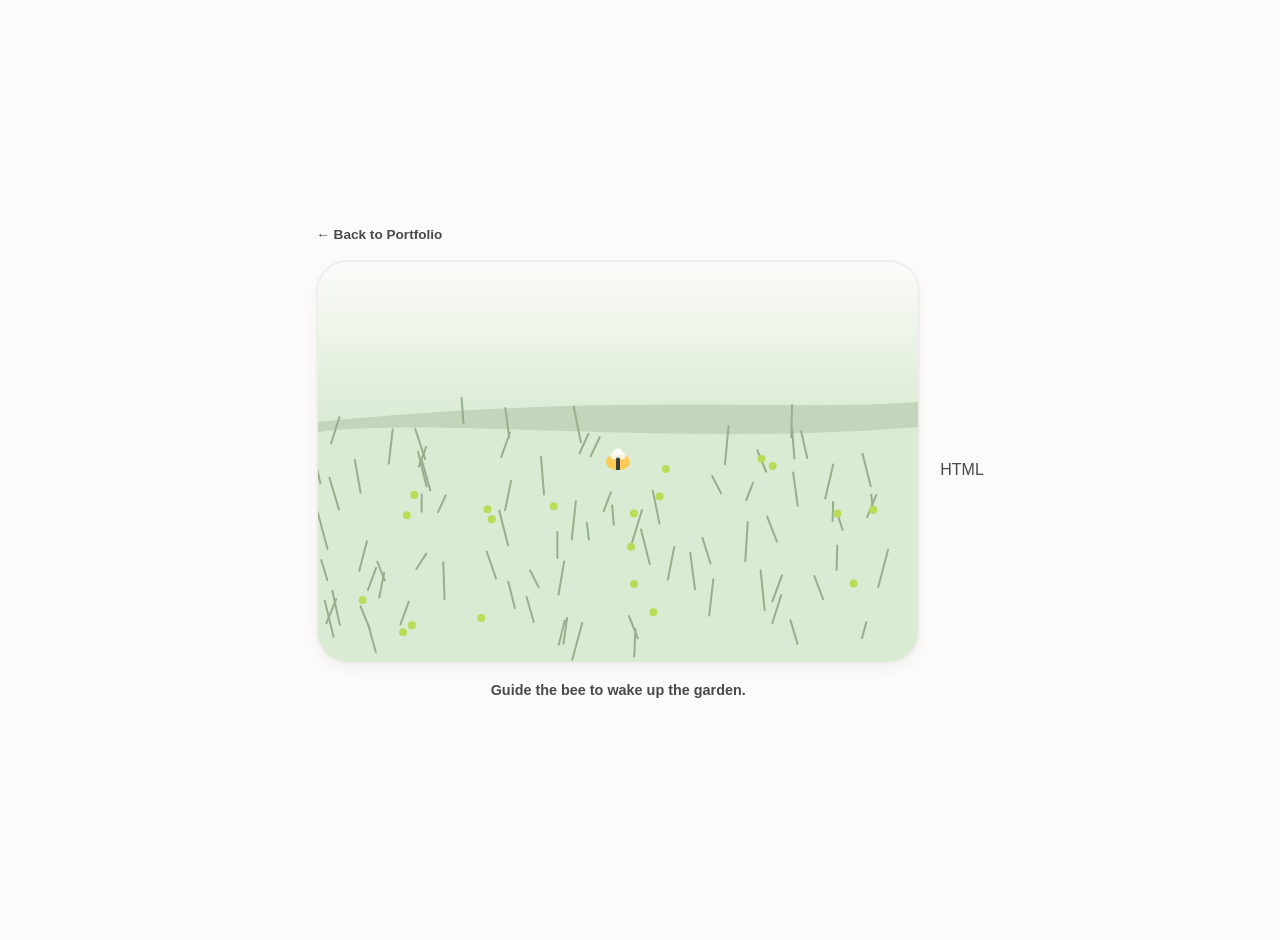
==== garden.html @ 509797b3 "Refactor landscape drawing and color management" ====
<!DOCTYPE html>
<html lang="en">
<head>
    <meta charset="UTF-8">
    <meta http-equiv="Content-Security-Policy" content="default-src 'self'; script-src 'self' 'unsafe-inline'; style-src 'self' 'unsafe-inline';">
    <meta name="viewport" content="width=device-width, initial-scale=1.0">
    <title>Pollinator Garden | Creative Lab</title>
    <link rel="stylesheet" href="css/style.css">
<style>
    .game-wrapper {
        display: flex;
        flex-direction: column;
        align-items: center;
        justify-content: center;
        height: 85vh;
        padding: 20px;
    }
    canvas {
        background-color: #fcfbf9; /* Default Morning */
        transition: background-color 4s ease-in-out; /* Smooth time-of-day transitions */
        border-radius: 32px;
        box-shadow: 0 6px 16px rgba(0,0,0,0.04);
        border: 2px solid rgba(0,0,0,0.05);
        cursor: none; 
        touch-action: none; 
    }
    .instructions {
        margin-top: 1rem;
        color: #4a4a4a;
        font-size: 0.9rem;
        font-weight: bold;
        text-align: center;
        transition: color 4s ease;
    }
</style>
</head>
<body>
    <main class="game-wrapper">
        <a href="index.html" class="link" style="align-self: flex-start; margin-bottom: 1rem; max-width: 600px; width: 100%;">← Back to Portfolio</a>
        <canvas id="gardenCanvas" width="600" height="400"></canvas>
        <p class="instructions">Guide the bee to wake up the garden.</p>
    </main>

    HTML

<script>
    const canvas = document.getElementById('gardenCanvas');
    const ctx = canvas.getContext('2d');
    const instructions = document.querySelector('.instructions');

    // Establish the horizon line at 40% down the canvas
    const horizonY = canvas.height * 0.4;

    const mouse = { x: canvas.width / 2, y: canvas.height / 2 };
    let cycle = 0; 
    
    // --- The Landscape Engine (Layered Prairie) ---
    const grassBlades = [];
    for (let i = 0; i < 80; i++) {
        grassBlades.push({
            x: Math.random() * canvas.width,
            // Grass grows from the horizon down to the bottom
            y: horizonY + Math.random() * (canvas.height - horizonY),
            height: 15 + Math.random() * 25,
            swaySpeed: 0.001 + Math.random() * 0.001,
            swayOffset: Math.random() * Math.PI * 2
        });
    }

    // Color Palettes for Time of Day
    const palettes = {
        morning: {
            skyTop: [252, 251, 249], // Warm white
            skyBottom: [218, 235, 211], // Soft hazy green at horizon
            hillDistant: [194, 214, 188], // Lighter, hazier
            hillNear: [173, 196, 166], // Slightly darker
            field: [218, 235, 211], // Main ground color
            grass: [150, 175, 140] // Detail color
        },
        goldenHour: {
            skyTop: [255, 243, 224], // Warm orange-white
            skyBottom: [255, 224, 178], // Golden horizon
            hillDistant: [230, 206, 165], 
            hillNear: [214, 190, 147],
            field: [232, 213, 181], // Warm wheat
            grass: [194, 174, 140]
        },
        dusk: {
            skyTop: [44, 62, 80], // Deep blue
            skyBottom: [232, 126, 120], // Sunset pink/salmon at horizon
            hillDistant: [52, 73, 94], // Dark blue-grey
            hillNear: [44, 62, 80], // Darker silhouette
            field: [26, 37, 47], // Deep night ground
            grass: [44, 62, 80]
        }
    };

    let currentPalette = { ...palettes.morning };
    let targetPalette = { ...palettes.morning };

    // Helper to interpolate between two RGB arrays
    function lerpColor(current, target, speed) {
        current[0] += (target[0] - current[0]) * speed;
        current[1] += (target[1] - current[1]) * speed;
        current[2] += (target[2] - current[2]) * speed;
        return `rgb(${Math.round(current[0])}, ${Math.round(current[1])}, ${Math.round(current[2])})`;
    }

    function updateLandscapeColors() {
        const speed = 0.02;
        const colors = {};
        for (const key in currentPalette) {
            colors[key] = lerpColor(currentPalette[key], targetPalette[key], speed);
        }
        return colors;
    }

    function drawScene() {
        const colors = updateLandscapeColors();
        
        // 1. Sky Gradient
        const skyGrad = ctx.createLinearGradient(0, 0, 0, horizonY);
        skyGrad.addColorStop(0, colors.skyTop);
        skyGrad.addColorStop(1, colors.skyBottom);
        ctx.fillStyle = skyGrad;
        ctx.fillRect(0, 0, canvas.width, horizonY);

        // 2. Distant Hill (Hazier, flatter)
        ctx.fillStyle = colors.hillDistant;
        ctx.beginPath();
        ctx.moveTo(0, horizonY);
        ctx.bezierCurveTo(canvas.width * 0.5, horizonY - 30, canvas.width * 0.8, horizonY - 10, canvas.width, horizonY - 20);
        ctx.lineTo(canvas.width, canvas.height);
        ctx.lineTo(0, canvas.height);
        ctx.fill();

        // 3. Near Hill (Main prairie field)
        ctx.fillStyle = colors.field;
        ctx.beginPath();
        ctx.moveTo(0, horizonY + 10);
        ctx.bezierCurveTo(canvas.width * 0.2, horizonY - 5, canvas.width * 0.6, horizonY + 25, canvas.width, horizonY + 5);
        ctx.lineTo(canvas.width, canvas.height);
        ctx.lineTo(0, canvas.height);
        ctx.fill();

        // 4. Foreground Grass Details
        ctx.strokeStyle = colors.grass;
        ctx.lineWidth = 2;
        ctx.lineCap = 'round';
        grassBlades.forEach(blade => {
            const sway = Math.sin(Date.now() * blade.swaySpeed + blade.swayOffset) * 10;
            ctx.beginPath();
            // Draw from the blade's base Y position upwards
            ctx.moveTo(blade.x, blade.y);
            ctx.quadraticCurveTo(blade.x + sway / 2, blade.y - blade.height / 2, blade.x + sway, blade.y - blade.height);
            ctx.stroke();
        });
    }

    // --- The Pollinator (Bee or Luna Moth) ---
    class Pollinator {
        constructor() {
            this.x = canvas.width / 2;
            this.y = canvas.height / 2;
            this.easing = 0.04; 
        }
        update() {
            this.x += (mouse.x - this.x) * this.easing;
            this.y += (mouse.y - this.y) * this.easing;
        }
        draw() {
            ctx.save();
            ctx.translate(this.x, this.y);
            const dx = mouse.x - this.x;
            ctx.rotate(dx * 0.005);

            if (cycle < 2) {
                // Bee
                ctx.fillStyle = '#feca57'; ctx.beginPath(); ctx.ellipse(0, 0, 12, 8, 0, 0, Math.PI * 2); ctx.fill();
                ctx.fillStyle = '#3a3f3a'; ctx.fillRect(-2, -8, 4, 16);
                const flap = Math.sin(Date.now() * 0.05) * 3;
                ctx.fillStyle = 'rgba(255, 255, 255, 0.8)';
                ctx.beginPath(); ctx.ellipse(-2, -8, 4, 6 + flap, Math.PI / 4, 0, Math.PI * 2); ctx.fill();
                ctx.beginPath(); ctx.ellipse(2, -8, 4, 6 + flap, -Math.PI / 4, 0, Math.PI * 2); ctx.fill();
            } else {
                // Luna Moth
                const flap = Math.sin(Date.now() * 0.03) * 5; 
                ctx.fillStyle = '#fdfcf0'; ctx.beginPath(); ctx.ellipse(0, 0, 6, 12, 0, 0, Math.PI * 2); ctx.fill();
                ctx.fillStyle = 'rgba(186, 220, 88, 0.85)'; 
                ctx.beginPath(); ctx.ellipse(-8, -2, 12, 16 + flap, Math.PI / 6, 0, Math.PI * 2); ctx.fill();
                ctx.beginPath(); ctx.ellipse(8, -2, 12, 16 + flap, -Math.PI / 6, 0, Math.PI * 2); ctx.fill();
                ctx.beginPath(); ctx.ellipse(-6, 10, 8, 18 - flap, -Math.PI / 8, 0, Math.PI * 2); ctx.fill();
                ctx.beginPath(); ctx.ellipse(6, 10, 8, 18 - flap, Math.PI / 8, 0, Math.PI * 2); ctx.fill();
            }
            ctx.restore();
        }
    }

    // --- Ambient Fireflies (Night Only) ---
    class Firefly {
        constructor() {
            this.x = Math.random() * canvas.width;
            this.y = Math.random() * canvas.height;
            this.vx = (Math.random() - 0.5) * 0.5;
            this.vy = (Math.random() - 0.5) * 0.5;
            this.offset = Math.random() * 100;
        }
        update() {
            this.x += this.vx; this.y += this.vy;
            if (this.x < 0 || this.x > canvas.width) this.vx *= -1;
            if (this.y < 0 || this.y > canvas.height) this.vy *= -1;
        }
        draw() {
            const glow = (Math.sin(Date.now() * 0.002 + this.offset) + 1) / 2;
            ctx.fillStyle = `rgba(241, 196, 15, ${glow * 0.8})`;
            ctx.beginPath(); ctx.arc(this.x, this.y, 2 + glow * 2, 0, Math.PI * 2); ctx.fill();
        }
    }

    // --- The Native Flora ---
    class NativeFlower {
        constructor() { this.reset(); }
        reset() {
            this.x = 20 + Math.random() * (canvas.width - 40);
            // **FIXED PLACEMENT:** Only spawn below the horizon line with a buffer
            this.y = horizonY + 20 + Math.random() * (canvas.height - horizonY - 40);
            this.state = 'bud';
            this.bloomScale = 0;
            const species = ['susan', 'coneflower', 'aster'];
            this.type = species[Math.floor(Math.random() * species.length)];
        }
        draw() {
            // Colors updated to match the new palettes
            let budColor, petalColor, centerColor;
            if (cycle === 0) { budColor='#badc58'; petalColor={susan:'#f1c40f',cone:'#D980FA',aster:'#9b59b6'}; centerColor='#2d3436'; }
            else if (cycle === 1) { budColor='#c0b869'; petalColor={susan:'#e1b12c',cone:'#c27ba0',aster:'#8e44ad'}; centerColor='#4a3f35'; }
            else { budColor='#5f6e46'; petalColor={susan:'#b08f0a',cone:'#8e54a3',aster:'#643975'}; centerColor='#1a1a2e'; }

            if (this.state === 'bud') {
                ctx.fillStyle = budColor;
                ctx.beginPath(); ctx.arc(this.x, this.y, 4, 0, Math.PI * 2); ctx.fill();
            } else if (this.state === 'bloom') {
                if (this.bloomScale < 1) this.bloomScale += 0.03;
                ctx.save();
                ctx.translate(this.x, this.y);
                ctx.scale(this.bloomScale, this.bloomScale);

                if (this.type === 'susan') {
                    ctx.fillStyle = petalColor.susan;
                    for (let i=0; i<12; i++) { ctx.rotate((Math.PI*2)/12); ctx.beginPath(); ctx.ellipse(10,0,8,3,0,0,Math.PI*2); ctx.fill(); }
                    ctx.fillStyle = centerColor; ctx.beginPath(); ctx.arc(0,0,6,0,Math.PI*2); ctx.fill();
                } else if (this.type === 'coneflower') {
                    ctx.fillStyle = petalColor.cone;
                    for (let i=0; i<10; i++) { ctx.rotate((Math.PI*2)/10); ctx.beginPath(); ctx.ellipse(12,4,10,3,Math.PI/8,0,Math.PI*2); ctx.fill(); }
                    ctx.fillStyle = '#e67e22'; ctx.beginPath(); ctx.arc(0,0,7,0,Math.PI*2); ctx.fill();
                } else if (this.type === 'aster') {
                    ctx.fillStyle = petalColor.aster;
                    for (let i=0; i<20; i++) { ctx.rotate((Math.PI*2)/20); ctx.beginPath(); ctx.ellipse(10,0,9,2,0,0,Math.PI*2); ctx.fill(); }
                    ctx.fillStyle = '#f1c40f'; ctx.beginPath(); ctx.arc(0,0,5,0,Math.PI*2); ctx.fill();
                }
                ctx.restore();
            }
        }
    }

    // --- Game Initialization & Loop ---
    const pollinator = new Pollinator();
    const garden = [];
    const fireflies = [];
    let resetTimer = null;

    for (let i = 0; i < 20; i++) garden.push(new NativeFlower());
    for (let i = 0; i < 15; i++) fireflies.push(new Firefly()); 

    function updateMouse(e) {
        const rect = canvas.getBoundingClientRect();
        mouse.x = (e.clientX || e.touches[0].clientX) - rect.left;
        mouse.y = (e.clientY || e.touches[0].clientY) - rect.top;
    }
    canvas.addEventListener('mousemove', updateMouse);
    canvas.addEventListener('touchmove', (e) => { e.preventDefault(); updateMouse(e); });

    function advanceTimeOfDay() {
        cycle++;
        if (cycle === 1) {
            targetPalette = { ...palettes.goldenHour };
            instructions.innerText = "The afternoon sun brings out new blooms.";
            // Removed canvas.style.backgroundColor change as it's now handled by drawScene()
        } else if (cycle === 2) {
            targetPalette = { ...palettes.dusk };
            instructions.style.color = '#fcfbf9'; 
            instructions.innerText = "The Luna Moth takes the night shift.";
        } else if (cycle > 2) {
            instructions.innerText = "The ecosystem is at rest. Thanks for visiting.";
        }
    }

    function animate() {
        ctx.clearRect(0, 0, canvas.width, canvas.height);
        
        // 1. Draw the new layered background
        drawScene();

        let bloomedCount = 0;

        // 2. Draw Fireflies (Night Only)
        if (cycle >= 2) {
            fireflies.forEach(f => { f.update(); f.draw(); });
        }

        // 3. Draw Garden (Now correctly placed below horizon)
        garden.forEach(flower => {
            if (flower.state === 'bud' && cycle <= 2) {
                const dist = Math.hypot(pollinator.x - flower.x, pollinator.y - flower.y);
                if (dist < 30) flower.state = 'bloom';
            } else if (flower.state === 'bloom') {
                bloomedCount++;
            }
            flower.draw();
        });

        // Time Progression Logic
        if (bloomedCount === garden.length && !resetTimer && cycle <= 2) {
            resetTimer = setTimeout(() => {
                advanceTimeOfDay();
                if (cycle <= 2) {
                    garden.forEach(flower => flower.reset());
                }
                resetTimer = null;
            }, 5000); 
        }

        // 4. Draw Pollinator on top
        pollinator.update();
        pollinator.draw();

        requestAnimationFrame(animate);
    }

    animate();
</script>
---- css/style.css ----
:root {
    --bg-color: #fcfbf9; /* A warm, cozy off-white */
    --box-bg: #ffffff;
    --text-main: #4a4a4a; /* Softer than stark black */
    --accent-hero: #3a3f3a; /* Earthy charcoal for the main box */
    --radius: 32px; /* Extra rounded, "cuter" corners */
}

body { 
    font-family: ui-rounded, 'Hiragino Maru Gothic ProN', -apple-system, BlinkMacSystemFont, "Segoe UI", Roboto, sans-serif; /* Prioritizes rounded fonts if available */
    background-color: var(--bg-color); 
    color: var(--text-main);
    margin: 0; 
    display: flex; 
    justify-content: center; 
    align-items: center; 
    min-height: 100vh;
    padding: 20px;
}

.bento-container {
    display: grid;
    grid-template-columns: repeat(4, 1fr);
    grid-template-rows: repeat(2, 160px); /* Shorter boxes for a compact look */
    gap: 1rem; /* Tighter spacing between boxes */
    max-width: 850px; /* Slimmer overall container */
    width: 100%;
}

.box {
    background: var(--box-bg);
    padding: 1.5rem;
    border-radius: var(--radius);
    box-shadow: 0 6px 16px rgba(0,0,0,0.04); /* Softer, floaty shadow */
    border: 1px solid rgba(0,0,0,0.03);
    transition: transform 0.2s ease, box-shadow 0.2s ease;
}

/* Add a subtle "lift" effect when you hover over the boxes */
.box:hover {
    transform: translateY(-3px);
    box-shadow: 0 8px 20px rgba(0,0,0,0.06);
}

/* Typography Scaling */
h1, h2, h3 { margin-top: 0; margin-bottom: 0.5rem; }
h1 { font-size: 1.4rem; } /* Smaller hero name */
h2 { font-size: 1.1rem; }
p, li, a { font-size: 0.85rem; line-height: 1.4; } /* Smaller, neater body text */
ul { padding-left: 1.2rem; margin-bottom: 0; }

/* Bento Box Specifics & Cute Colors */
.about {
    grid-column: span 2;
    grid-row: span 2;
    background: var(--accent-hero);
    color: #f9f9f9;
    display: flex;
    flex-direction: column;
    justify-content: center;
}

.about .location { opacity: 0.8; margin-top: auto; }

.now {
    grid-column: span 2;
    background: #fffdf5; /* Very pale, warm cream */
}

.professional {
    grid-column: span 1;
    background: #f2f7f4; /* Soft sage green for sustainability */
}

.personal {
    grid-column: span 1;
    background: #f5f3fa; /* Soft lavender for creative work */
}

.contact {
    grid-column: span 2;
}

.socials {
    display: flex;
    gap: 1rem;
    margin-top: 0.5rem;
}

.socials a, .link {
    color: var(--text-main);
    font-weight: bold;
    text-decoration: none;
}

/* Mobile Responsive */
@media (max-width: 768px) {
    .bento-container {
        grid-template-columns: 1fr;
        grid-template-rows: auto; /* Let boxes size to their content on mobile */
    }
    .about, .now, .professional, .personal, .contact {
        grid-column: span 1;
    }
}

/* --- Projects Page Bento Layout --- */

.nav-box {
    grid-column: span 4; /* Spans the whole top row */
    background: var(--bg-color); /* Blends into the background */
    box-shadow: none;
    border: none;
    padding-bottom: 0;
}

.nav-box h1 {
    font-size: 1.8rem;
    margin-top: 0.5rem;
    color: var(--accent-hero);
}

.tpm-work {
    grid-column: span 2;
    grid-row: span 2;
    background: #ffffff;
    border-top: 4px solid var(--accent-mastercard); /* Subtle nod to your TPM role */
}

.consulting {
    grid-column: span 2;
    background: #f2f7f4; /* Matches the sage green from the home page */
}

.analytics {
    grid-column: span 2;
    background: #fdfcf9; /* Very warm white */
}

/* Tag styling for the project boxes */
.tag {
    display: inline-block;
    margin-top: auto;
    font-size: 0.7rem;
    text-transform: uppercase;
    letter-spacing: 0.05rem;
    padding: 4px 8px;
    background: rgba(0,0,0,0.05);
    border-radius: 12px;
    font-weight: bold;
}
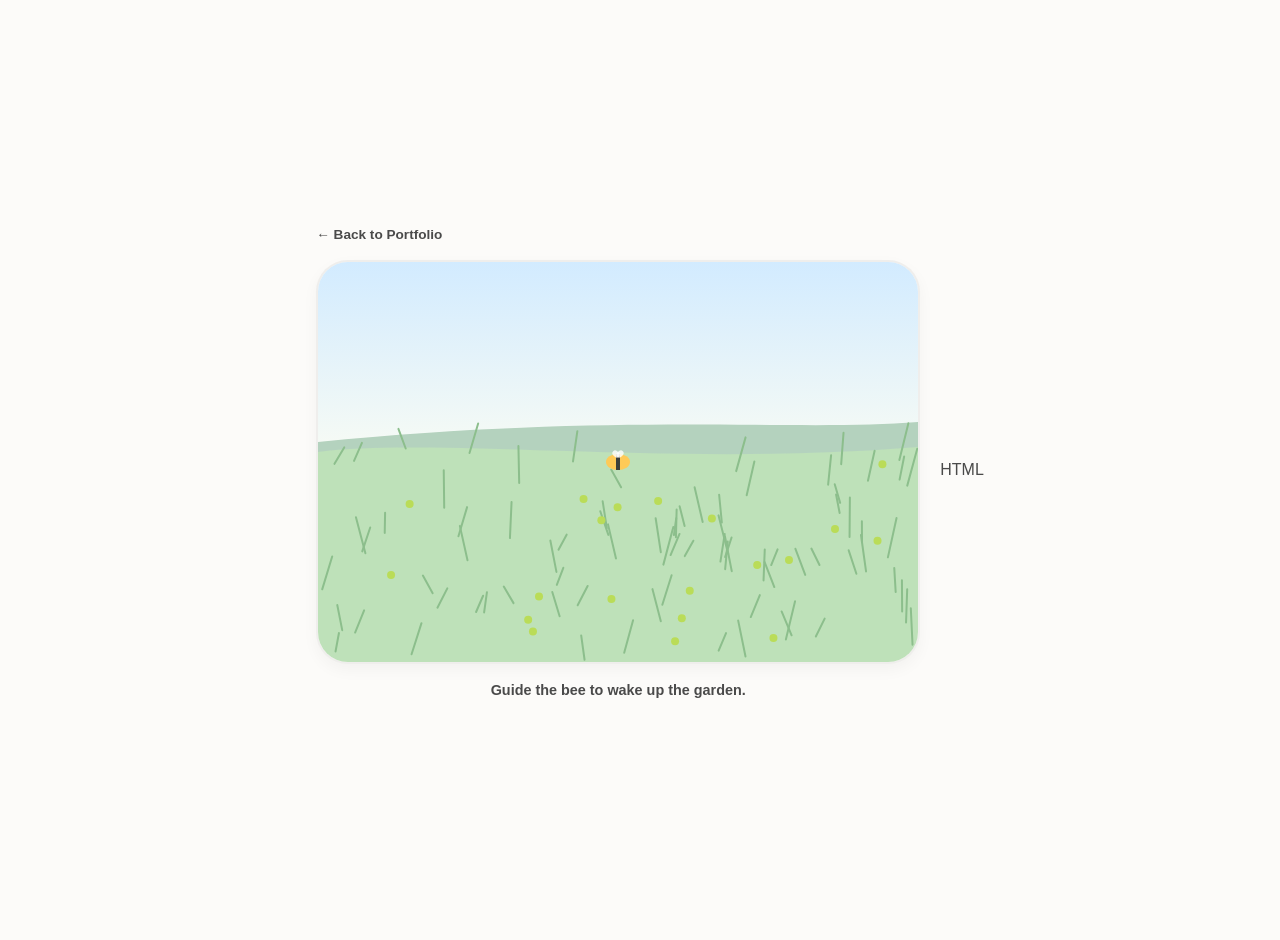
==== commit 5fac0844: "Refactor seasonal landscape and flower logic Updated seasonal palettes and adjusted landscape render" ====
--- a/garden.html
+++ b/garden.html
@@ -48,18 +48,15 @@
     const ctx = canvas.getContext('2d');
     const instructions = document.querySelector('.instructions');
 
-    // Establish the horizon line at 40% down the canvas
-    const horizonY = canvas.height * 0.4;
-
+    const horizonY = canvas.height * 0.45;
     const mouse = { x: canvas.width / 2, y: canvas.height / 2 };
-    let cycle = 0; 
+    let cycle = 0; // 0: Spring, 1: Summer, 2: Fall, 3: Night
     
-    // --- The Landscape Engine (Layered Prairie) ---
+    // --- The Landscape Engine ---
     const grassBlades = [];
     for (let i = 0; i < 80; i++) {
         grassBlades.push({
             x: Math.random() * canvas.width,
-            // Grass grows from the horizon down to the bottom
             y: horizonY + Math.random() * (canvas.height - horizonY),
             height: 15 + Math.random() * 25,
             swaySpeed: 0.001 + Math.random() * 0.001,
@@ -67,38 +64,45 @@
         });
     }
 
-    // Color Palettes for Time of Day
+    // The 4 Distinct Seasonal Palettes
     const palettes = {
-        morning: {
-            skyTop: [252, 251, 249], // Warm white
-            skyBottom: [218, 235, 211], // Soft hazy green at horizon
-            hillDistant: [194, 214, 188], // Lighter, hazier
-            hillNear: [173, 196, 166], // Slightly darker
-            field: [218, 235, 211], // Main ground color
-            grass: [150, 175, 140] // Detail color
+        spring: {
+            skyTop: [210, 235, 255],     // Crisp morning blue
+            skyBottom: [245, 250, 245],  // Soft haze
+            hillDistant: [180, 210, 190],
+            hillNear: [160, 200, 170],
+            field: [190, 225, 185],      // Fresh bright green
+            grass: [140, 190, 140]
         },
-        goldenHour: {
-            skyTop: [255, 243, 224], // Warm orange-white
-            skyBottom: [255, 224, 178], // Golden horizon
-            hillDistant: [230, 206, 165], 
-            hillNear: [214, 190, 147],
-            field: [232, 213, 181], // Warm wheat
-            grass: [194, 174, 140]
+        summer: {
+            skyTop: [100, 180, 240],     // Deep, clear summer sky
+            skyBottom: [200, 230, 250],
+            hillDistant: [140, 190, 150],
+            hillNear: [120, 170, 130],
+            field: [150, 200, 140],      // Rich, vibrant green
+            grass: [100, 160, 100]
         },
-        dusk: {
-            skyTop: [44, 62, 80], // Deep blue
-            skyBottom: [232, 126, 120], // Sunset pink/salmon at horizon
-            hillDistant: [52, 73, 94], // Dark blue-grey
-            hillNear: [44, 62, 80], // Darker silhouette
-            field: [26, 37, 47], // Deep night ground
+        fall: {
+            skyTop: [255, 210, 150],     // Golden hour / Amber
+            skyBottom: [255, 180, 120],  // Peach horizon
+            hillDistant: [220, 180, 140],
+            hillNear: [200, 160, 120],
+            field: [230, 190, 140],      // Dry prairie wheat
+            grass: [180, 140, 100]
+        },
+        night: {
+            skyTop: [44, 62, 80],        // Deep twilight
+            skyBottom: [232, 126, 120],  // Beloved sunset pink horizon
+            hillDistant: [52, 73, 94],
+            hillNear: [44, 62, 80],
+            field: [26, 37, 47],         // Night silhouettes
             grass: [44, 62, 80]
         }
     };
 
-    let currentPalette = { ...palettes.morning };
-    let targetPalette = { ...palettes.morning };
-
-    // Helper to interpolate between two RGB arrays
+    let currentPalette = { ...palettes.spring };
+    let targetPalette = { ...palettes.spring };
+
     function lerpColor(current, target, speed) {
         current[0] += (target[0] - current[0]) * speed;
         current[1] += (target[1] - current[1]) * speed;
@@ -106,17 +110,12 @@
         return `rgb(${Math.round(current[0])}, ${Math.round(current[1])}, ${Math.round(current[2])})`;
     }
 
-    function updateLandscapeColors() {
+    function drawScene() {
         const speed = 0.02;
         const colors = {};
         for (const key in currentPalette) {
             colors[key] = lerpColor(currentPalette[key], targetPalette[key], speed);
         }
-        return colors;
-    }
-
-    function drawScene() {
-        const colors = updateLandscapeColors();
         
         // 1. Sky Gradient
         const skyGrad = ctx.createLinearGradient(0, 0, 0, horizonY);
@@ -125,45 +124,35 @@
         ctx.fillStyle = skyGrad;
         ctx.fillRect(0, 0, canvas.width, horizonY);
 
-        // 2. Distant Hill (Hazier, flatter)
+        // 2. Distant Hill
         ctx.fillStyle = colors.hillDistant;
         ctx.beginPath();
         ctx.moveTo(0, horizonY);
         ctx.bezierCurveTo(canvas.width * 0.5, horizonY - 30, canvas.width * 0.8, horizonY - 10, canvas.width, horizonY - 20);
-        ctx.lineTo(canvas.width, canvas.height);
-        ctx.lineTo(0, canvas.height);
-        ctx.fill();
-
-        // 3. Near Hill (Main prairie field)
+        ctx.lineTo(canvas.width, canvas.height); ctx.lineTo(0, canvas.height); ctx.fill();
+
+        // 3. Near Hill / Field
         ctx.fillStyle = colors.field;
         ctx.beginPath();
         ctx.moveTo(0, horizonY + 10);
         ctx.bezierCurveTo(canvas.width * 0.2, horizonY - 5, canvas.width * 0.6, horizonY + 25, canvas.width, horizonY + 5);
-        ctx.lineTo(canvas.width, canvas.height);
-        ctx.lineTo(0, canvas.height);
-        ctx.fill();
-
-        // 4. Foreground Grass Details
+        ctx.lineTo(canvas.width, canvas.height); ctx.lineTo(0, canvas.height); ctx.fill();
+
+        // 4. Grass
         ctx.strokeStyle = colors.grass;
-        ctx.lineWidth = 2;
-        ctx.lineCap = 'round';
+        ctx.lineWidth = 2; ctx.lineCap = 'round';
         grassBlades.forEach(blade => {
             const sway = Math.sin(Date.now() * blade.swaySpeed + blade.swayOffset) * 10;
             ctx.beginPath();
-            // Draw from the blade's base Y position upwards
             ctx.moveTo(blade.x, blade.y);
             ctx.quadraticCurveTo(blade.x + sway / 2, blade.y - blade.height / 2, blade.x + sway, blade.y - blade.height);
             ctx.stroke();
         });
     }
 
-    // --- The Pollinator (Bee or Luna Moth) ---
+    // --- The Pollinator ---
     class Pollinator {
-        constructor() {
-            this.x = canvas.width / 2;
-            this.y = canvas.height / 2;
-            this.easing = 0.04; 
-        }
+        constructor() { this.x = canvas.width/2; this.y = canvas.height/2; this.easing = 0.04; }
         update() {
             this.x += (mouse.x - this.x) * this.easing;
             this.y += (mouse.y - this.y) * this.easing;
@@ -171,11 +160,10 @@
         draw() {
             ctx.save();
             ctx.translate(this.x, this.y);
-            const dx = mouse.x - this.x;
-            ctx.rotate(dx * 0.005);
-
-            if (cycle < 2) {
-                // Bee
+            ctx.rotate((mouse.x - this.x) * 0.005);
+
+            if (cycle < 3) {
+                // Bee (Spring, Summer, Fall)
                 ctx.fillStyle = '#feca57'; ctx.beginPath(); ctx.ellipse(0, 0, 12, 8, 0, 0, Math.PI * 2); ctx.fill();
                 ctx.fillStyle = '#3a3f3a'; ctx.fillRect(-2, -8, 4, 16);
                 const flap = Math.sin(Date.now() * 0.05) * 3;
@@ -183,7 +171,7 @@
                 ctx.beginPath(); ctx.ellipse(-2, -8, 4, 6 + flap, Math.PI / 4, 0, Math.PI * 2); ctx.fill();
                 ctx.beginPath(); ctx.ellipse(2, -8, 4, 6 + flap, -Math.PI / 4, 0, Math.PI * 2); ctx.fill();
             } else {
-                // Luna Moth
+                // Luna Moth (Night)
                 const flap = Math.sin(Date.now() * 0.03) * 5; 
                 ctx.fillStyle = '#fdfcf0'; ctx.beginPath(); ctx.ellipse(0, 0, 6, 12, 0, 0, Math.PI * 2); ctx.fill();
                 ctx.fillStyle = 'rgba(186, 220, 88, 0.85)'; 
@@ -196,13 +184,11 @@
         }
     }
 
-    // --- Ambient Fireflies (Night Only) ---
+    // --- Fireflies ---
     class Firefly {
         constructor() {
-            this.x = Math.random() * canvas.width;
-            this.y = Math.random() * canvas.height;
-            this.vx = (Math.random() - 0.5) * 0.5;
-            this.vy = (Math.random() - 0.5) * 0.5;
+            this.x = Math.random() * canvas.width; this.y = Math.random() * canvas.height;
+            this.vx = (Math.random() - 0.5) * 0.5; this.vy = (Math.random() - 0.5) * 0.5;
             this.offset = Math.random() * 100;
         }
         update() {
@@ -217,60 +203,107 @@
         }
     }
 
-    // --- The Native Flora ---
+    // --- The Seasonal Native Flora ---
     class NativeFlower {
         constructor() { this.reset(); }
         reset() {
             this.x = 20 + Math.random() * (canvas.width - 40);
-            // **FIXED PLACEMENT:** Only spawn below the horizon line with a buffer
             this.y = horizonY + 20 + Math.random() * (canvas.height - horizonY - 40);
             this.state = 'bud';
             this.bloomScale = 0;
-            const species = ['susan', 'coneflower', 'aster'];
-            this.type = species[Math.floor(Math.random() * species.length)];
-        }
+            
+            // Assign specific species based on the current season
+            const springSpecies = ['bluebell', 'columbine', 'verbena'];
+            const summerSpecies = ['susan', 'coneflower', 'butterflyweed'];
+            const fallSpecies = ['aster', 'goldenrod', 'cardinal'];
+            const nightSpecies = ['moonflower', 'primrose', 'yucca'];
+
+            if (cycle === 0) this.type = springSpecies[Math.floor(Math.random() * 3)];
+            else if (cycle === 1) this.type = summerSpecies[Math.floor(Math.random() * 3)];
+            else if (cycle === 2) this.type = fallSpecies[Math.floor(Math.random() * 3)];
+            else this.type = nightSpecies[Math.floor(Math.random() * 3)];
+        }
+        
         draw() {
-            // Colors updated to match the new palettes
-            let budColor, petalColor, centerColor;
-            if (cycle === 0) { budColor='#badc58'; petalColor={susan:'#f1c40f',cone:'#D980FA',aster:'#9b59b6'}; centerColor='#2d3436'; }
-            else if (cycle === 1) { budColor='#c0b869'; petalColor={susan:'#e1b12c',cone:'#c27ba0',aster:'#8e44ad'}; centerColor='#4a3f35'; }
-            else { budColor='#5f6e46'; petalColor={susan:'#b08f0a',cone:'#8e54a3',aster:'#643975'}; centerColor='#1a1a2e'; }
-
             if (this.state === 'bud') {
-                ctx.fillStyle = budColor;
+                ctx.fillStyle = cycle < 3 ? '#badc58' : '#5f6e46';
                 ctx.beginPath(); ctx.arc(this.x, this.y, 4, 0, Math.PI * 2); ctx.fill();
             } else if (this.state === 'bloom') {
-                if (this.bloomScale < 1) this.bloomScale += 0.03;
+                if (this.bloomScale < 1) this.bloomScale += 0.04;
                 ctx.save();
                 ctx.translate(this.x, this.y);
                 ctx.scale(this.bloomScale, this.bloomScale);
 
-                if (this.type === 'susan') {
-                    ctx.fillStyle = petalColor.susan;
-                    for (let i=0; i<12; i++) { ctx.rotate((Math.PI*2)/12); ctx.beginPath(); ctx.ellipse(10,0,8,3,0,0,Math.PI*2); ctx.fill(); }
-                    ctx.fillStyle = centerColor; ctx.beginPath(); ctx.arc(0,0,6,0,Math.PI*2); ctx.fill();
+                // --- SPRING FLOWERS ---
+                if (this.type === 'bluebell') {
+                    ctx.fillStyle = '#74b9ff';
+                    ctx.beginPath(); ctx.arc(-4, 2, 5, 0, Math.PI); ctx.fill();
+                    ctx.beginPath(); ctx.arc(4, 2, 5, 0, Math.PI); ctx.fill();
+                    ctx.beginPath(); ctx.arc(0, 6, 5, 0, Math.PI); ctx.fill();
+                } else if (this.type === 'columbine') {
+                    ctx.fillStyle = '#e74c3c';
+                    for(let i=0; i<5; i++){ ctx.rotate((Math.PI*2)/5); ctx.beginPath(); ctx.ellipse(0, 6, 3, 8, 0, 0, Math.PI*2); ctx.fill(); }
+                    ctx.fillStyle = '#f1c40f'; ctx.beginPath(); ctx.arc(0,0,4,0,Math.PI*2); ctx.fill();
+                } else if (this.type === 'verbena') {
+                    ctx.fillStyle = '#fd79a8';
+                    ctx.beginPath(); ctx.arc(-4,-4,4,0,Math.PI*2); ctx.arc(4,-4,4,0,Math.PI*2); ctx.arc(-4,4,4,0,Math.PI*2); ctx.arc(4,4,4,0,Math.PI*2); ctx.fill();
+                }
+                // --- SUMMER FLOWERS ---
+                else if (this.type === 'susan') {
+                    ctx.fillStyle = '#f1c40f';
+                    for(let i=0; i<12; i++){ ctx.rotate((Math.PI*2)/12); ctx.beginPath(); ctx.ellipse(10,0,8,3,0,0,Math.PI*2); ctx.fill(); }
+                    ctx.fillStyle = '#2d3436'; ctx.beginPath(); ctx.arc(0,0,6,0,Math.PI*2); ctx.fill();
                 } else if (this.type === 'coneflower') {
-                    ctx.fillStyle = petalColor.cone;
-                    for (let i=0; i<10; i++) { ctx.rotate((Math.PI*2)/10); ctx.beginPath(); ctx.ellipse(12,4,10,3,Math.PI/8,0,Math.PI*2); ctx.fill(); }
+                    ctx.fillStyle = '#D980FA';
+                    for(let i=0; i<10; i++){ ctx.rotate((Math.PI*2)/10); ctx.beginPath(); ctx.ellipse(12,4,10,3,Math.PI/8,0,Math.PI*2); ctx.fill(); }
                     ctx.fillStyle = '#e67e22'; ctx.beginPath(); ctx.arc(0,0,7,0,Math.PI*2); ctx.fill();
-                } else if (this.type === 'aster') {
-                    ctx.fillStyle = petalColor.aster;
-                    for (let i=0; i<20; i++) { ctx.rotate((Math.PI*2)/20); ctx.beginPath(); ctx.ellipse(10,0,9,2,0,0,Math.PI*2); ctx.fill(); }
+                } else if (this.type === 'butterflyweed') {
+                    ctx.fillStyle = '#e67e22';
+                    for(let i=0; i<8; i++){ ctx.beginPath(); ctx.arc(-8 + Math.random()*16, -8 + Math.random()*16, 3, 0, Math.PI*2); ctx.fill(); }
+                }
+                // --- FALL FLOWERS ---
+                else if (this.type === 'aster') {
+                    ctx.fillStyle = '#9b59b6';
+                    for(let i=0; i<20; i++){ ctx.rotate((Math.PI*2)/20); ctx.beginPath(); ctx.ellipse(10,0,9,2,0,0,Math.PI*2); ctx.fill(); }
                     ctx.fillStyle = '#f1c40f'; ctx.beginPath(); ctx.arc(0,0,5,0,Math.PI*2); ctx.fill();
+                } else if (this.type === 'goldenrod') {
+                    ctx.fillStyle = '#2ecc71'; ctx.fillRect(-1, 0, 2, 20);
+                    ctx.fillStyle = '#f1c40f';
+                    for(let i=0; i<10; i++){ ctx.beginPath(); ctx.arc(-4 + Math.random()*8, Math.random()*15, 2.5, 0, Math.PI*2); ctx.fill(); }
+                } else if (this.type === 'cardinal') {
+                    ctx.fillStyle = '#2ecc71'; ctx.fillRect(-1, 0, 2, 20);
+                    ctx.fillStyle = '#e74c3c';
+                    for(let i=0; i<8; i++){ ctx.beginPath(); ctx.ellipse(0, i*2.5, 6, 2, 0, 0, Math.PI*2); ctx.fill(); }
+                }
+                // --- NIGHT FLOWERS ---
+                else if (this.type === 'moonflower') {
+                    ctx.fillStyle = '#ffffff';
+                    for(let i=0; i<5; i++){ ctx.rotate((Math.PI*2)/5); ctx.beginPath(); ctx.arc(6, 0, 8, 0, Math.PI*2); ctx.fill(); }
+                    ctx.fillStyle = '#eafaf1'; ctx.beginPath(); ctx.arc(0,0,4,0,Math.PI*2); ctx.fill();
+                } else if (this.type === 'primrose') {
+                    ctx.fillStyle = '#fef9e7';
+                    for(let i=0; i<4; i++){ ctx.rotate((Math.PI*2)/4); ctx.beginPath(); ctx.ellipse(8,0,8,6,0,0,Math.PI*2); ctx.fill(); }
+                    ctx.fillStyle = '#f5b041'; ctx.beginPath(); ctx.arc(0,0,3,0,Math.PI*2); ctx.fill();
+                } else if (this.type === 'yucca') {
+                    ctx.fillStyle = '#2ecc71'; ctx.fillRect(-1, -10, 2, 20);
+                    ctx.fillStyle = '#ffffff';
+                    ctx.beginPath(); ctx.arc(-4, -5, 4, 0, Math.PI); ctx.fill();
+                    ctx.beginPath(); ctx.arc(4, 0, 4, 0, Math.PI); ctx.fill();
+                    ctx.beginPath(); ctx.arc(-4, 5, 4, 0, Math.PI); ctx.fill();
                 }
                 ctx.restore();
             }
         }
     }
 
-    // --- Game Initialization & Loop ---
+    // --- Initialization & Loop ---
     const pollinator = new Pollinator();
     const garden = [];
     const fireflies = [];
     let resetTimer = null;
 
     for (let i = 0; i < 20; i++) garden.push(new NativeFlower());
-    for (let i = 0; i < 15; i++) fireflies.push(new Firefly()); 
+    for (let i = 0; i < 20; i++) fireflies.push(new Firefly()); 
 
     function updateMouse(e) {
         const rect = canvas.getBoundingClientRect();
@@ -283,34 +316,32 @@
     function advanceTimeOfDay() {
         cycle++;
         if (cycle === 1) {
-            targetPalette = { ...palettes.goldenHour };
-            instructions.innerText = "The afternoon sun brings out new blooms.";
-            // Removed canvas.style.backgroundColor change as it's now handled by drawScene()
+            targetPalette = { ...palettes.summer };
+            instructions.innerText = "The Summer sun brings out new blooms.";
         } else if (cycle === 2) {
-            targetPalette = { ...palettes.dusk };
+            targetPalette = { ...palettes.fall };
+            instructions.innerText = "Autumn approaches, turning the prairie gold.";
+        } else if (cycle === 3) {
+            targetPalette = { ...palettes.night };
             instructions.style.color = '#fcfbf9'; 
-            instructions.innerText = "The Luna Moth takes the night shift.";
-        } else if (cycle > 2) {
-            instructions.innerText = "The ecosystem is at rest. Thanks for visiting.";
+            instructions.innerText = "A Luna Moth emerges at night.";
+        } else if (cycle > 3) {
+            instructions.innerText = "Thank you for visiting my corner of the internet.";
         }
     }
 
     function animate() {
         ctx.clearRect(0, 0, canvas.width, canvas.height);
-        
-        // 1. Draw the new layered background
         drawScene();
 
         let bloomedCount = 0;
 
-        // 2. Draw Fireflies (Night Only)
-        if (cycle >= 2) {
+        if (cycle >= 3) {
             fireflies.forEach(f => { f.update(); f.draw(); });
         }
 
-        // 3. Draw Garden (Now correctly placed below horizon)
         garden.forEach(flower => {
-            if (flower.state === 'bud' && cycle <= 2) {
+            if (flower.state === 'bud' && cycle <= 3) {
                 const dist = Math.hypot(pollinator.x - flower.x, pollinator.y - flower.y);
                 if (dist < 30) flower.state = 'bloom';
             } else if (flower.state === 'bloom') {
@@ -319,18 +350,17 @@
             flower.draw();
         });
 
-        // Time Progression Logic
-        if (bloomedCount === garden.length && !resetTimer && cycle <= 2) {
+        // 4 Resets Total
+        if (bloomedCount === garden.length && !resetTimer && cycle <= 3) {
             resetTimer = setTimeout(() => {
                 advanceTimeOfDay();
-                if (cycle <= 2) {
+                if (cycle <= 3) {
                     garden.forEach(flower => flower.reset());
                 }
                 resetTimer = null;
             }, 5000); 
         }
 
-        // 4. Draw Pollinator on top
         pollinator.update();
         pollinator.draw();
 
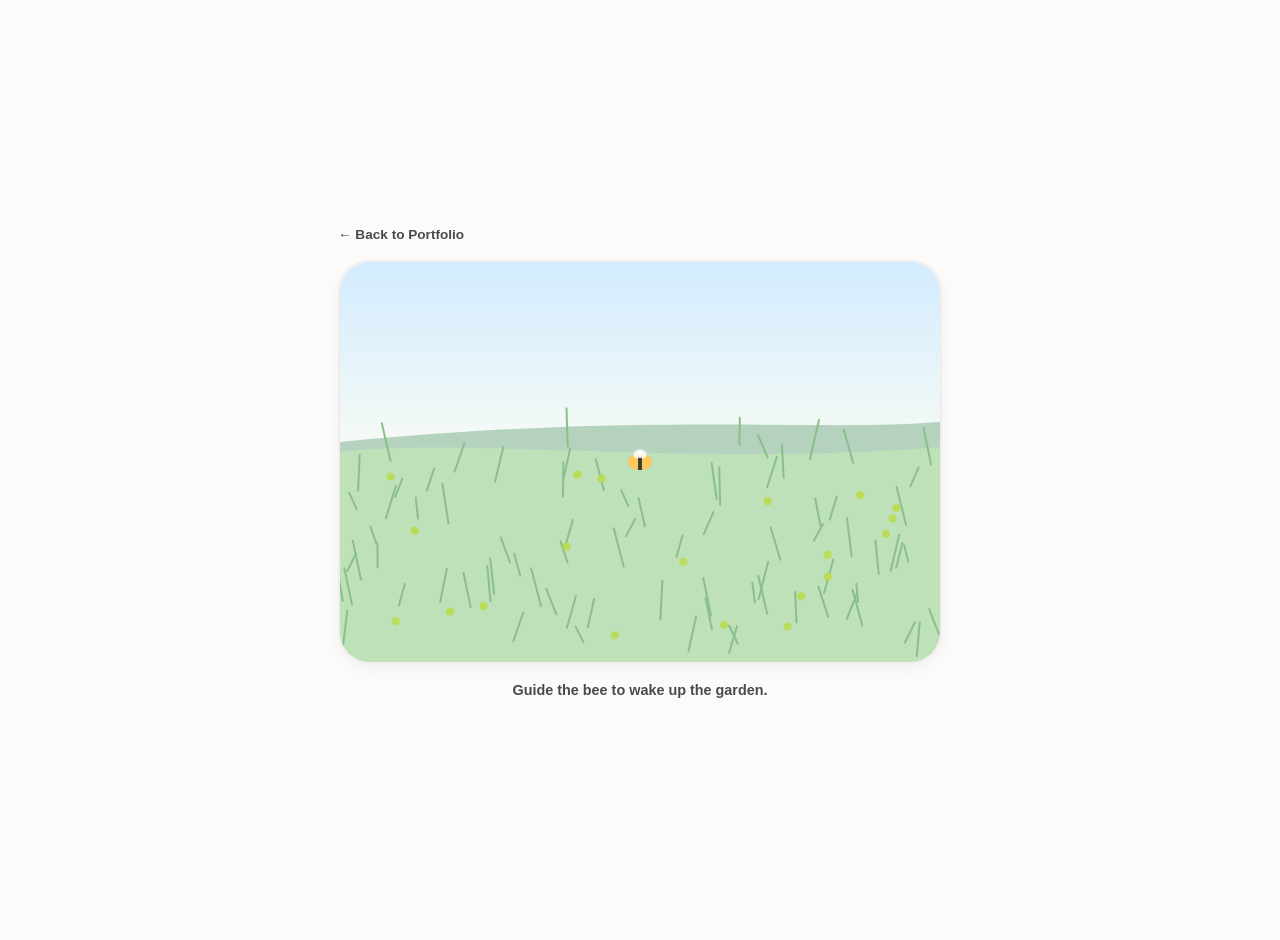
==== commit 851bf550: "Optimize canvas rendering and event handling Refactor canvas drawing logic and optimize calculations" ====
--- a/garden.html
+++ b/garden.html
@@ -6,33 +6,33 @@
     <meta name="viewport" content="width=device-width, initial-scale=1.0">
     <title>Pollinator Garden | Creative Lab</title>
     <link rel="stylesheet" href="css/style.css">
-<style>
-    .game-wrapper {
-        display: flex;
-        flex-direction: column;
-        align-items: center;
-        justify-content: center;
-        height: 85vh;
-        padding: 20px;
-    }
-    canvas {
-        background-color: #fcfbf9; /* Default Morning */
-        transition: background-color 4s ease-in-out; /* Smooth time-of-day transitions */
-        border-radius: 32px;
-        box-shadow: 0 6px 16px rgba(0,0,0,0.04);
-        border: 2px solid rgba(0,0,0,0.05);
-        cursor: none; 
-        touch-action: none; 
-    }
-    .instructions {
-        margin-top: 1rem;
-        color: #4a4a4a;
-        font-size: 0.9rem;
-        font-weight: bold;
-        text-align: center;
-        transition: color 4s ease;
-    }
-</style>
+    <style>
+        .game-wrapper {
+            display: flex;
+            flex-direction: column;
+            align-items: center;
+            justify-content: center;
+            height: 85vh;
+            padding: 20px;
+        }
+        canvas {
+            background-color: #fcfbf9; /* Default Morning */
+            transition: background-color 4s ease-in-out; /* Smooth time-of-day transitions */
+            border-radius: 32px;
+            box-shadow: 0 6px 16px rgba(0,0,0,0.04);
+            border: 2px solid rgba(0,0,0,0.05);
+            cursor: none; 
+            touch-action: none; 
+        }
+        .instructions {
+            margin-top: 1rem;
+            color: #4a4a4a;
+            font-size: 0.9rem;
+            font-weight: bold;
+            text-align: center;
+            transition: color 4s ease;
+        }
+    </style>
 </head>
 <body>
     <main class="game-wrapper">
@@ -41,14 +41,17 @@
         <p class="instructions">Guide the bee to wake up the garden.</p>
     </main>
 
-    HTML
-
 <script>
     const canvas = document.getElementById('gardenCanvas');
     const ctx = canvas.getContext('2d');
     const instructions = document.querySelector('.instructions');
 
-    const horizonY = canvas.height * 0.45;
+    // --- Micro-Optimization: Cache Math ---
+    const TWO_PI = Math.PI * 2;
+    const PI = Math.PI;
+
+    // Changed to 'let' so it can update on window resize
+    let horizonY = canvas.height * 0.45; 
     const mouse = { x: canvas.width / 2, y: canvas.height / 2 };
     let cycle = 0; // 0: Spring, 1: Summer, 2: Fall, 3: Night
     
@@ -60,42 +63,42 @@
             y: horizonY + Math.random() * (canvas.height - horizonY),
             height: 15 + Math.random() * 25,
             swaySpeed: 0.001 + Math.random() * 0.001,
-            swayOffset: Math.random() * Math.PI * 2
+            swayOffset: Math.random() * TWO_PI
         });
     }
 
     // The 4 Distinct Seasonal Palettes
     const palettes = {
         spring: {
-            skyTop: [210, 235, 255],     // Crisp morning blue
-            skyBottom: [245, 250, 245],  // Soft haze
+            skyTop: [210, 235, 255],     
+            skyBottom: [245, 250, 245],  
             hillDistant: [180, 210, 190],
             hillNear: [160, 200, 170],
-            field: [190, 225, 185],      // Fresh bright green
+            field: [190, 225, 185],      
             grass: [140, 190, 140]
         },
         summer: {
-            skyTop: [100, 180, 240],     // Deep, clear summer sky
+            skyTop: [100, 180, 240],     
             skyBottom: [200, 230, 250],
             hillDistant: [140, 190, 150],
             hillNear: [120, 170, 130],
-            field: [150, 200, 140],      // Rich, vibrant green
+            field: [150, 200, 140],      
             grass: [100, 160, 100]
         },
         fall: {
-            skyTop: [255, 210, 150],     // Golden hour / Amber
-            skyBottom: [255, 180, 120],  // Peach horizon
+            skyTop: [255, 210, 150],     
+            skyBottom: [255, 180, 120],  
             hillDistant: [220, 180, 140],
             hillNear: [200, 160, 120],
-            field: [230, 190, 140],      // Dry prairie wheat
+            field: [230, 190, 140],      
             grass: [180, 140, 100]
         },
         night: {
-            skyTop: [44, 62, 80],        // Deep twilight
-            skyBottom: [232, 126, 120],  // Beloved sunset pink horizon
+            skyTop: [44, 62, 80],        
+            skyBottom: [232, 126, 120],  
             hillDistant: [52, 73, 94],
             hillNear: [44, 62, 80],
-            field: [26, 37, 47],         // Night silhouettes
+            field: [26, 37, 47],         
             grass: [44, 62, 80]
         }
     };
@@ -164,21 +167,21 @@
 
             if (cycle < 3) {
                 // Bee (Spring, Summer, Fall)
-                ctx.fillStyle = '#feca57'; ctx.beginPath(); ctx.ellipse(0, 0, 12, 8, 0, 0, Math.PI * 2); ctx.fill();
+                ctx.fillStyle = '#feca57'; ctx.beginPath(); ctx.ellipse(0, 0, 12, 8, 0, 0, TWO_PI); ctx.fill();
                 ctx.fillStyle = '#3a3f3a'; ctx.fillRect(-2, -8, 4, 16);
                 const flap = Math.sin(Date.now() * 0.05) * 3;
                 ctx.fillStyle = 'rgba(255, 255, 255, 0.8)';
-                ctx.beginPath(); ctx.ellipse(-2, -8, 4, 6 + flap, Math.PI / 4, 0, Math.PI * 2); ctx.fill();
-                ctx.beginPath(); ctx.ellipse(2, -8, 4, 6 + flap, -Math.PI / 4, 0, Math.PI * 2); ctx.fill();
+                ctx.beginPath(); ctx.ellipse(-2, -8, 4, 6 + flap, PI / 4, 0, TWO_PI); ctx.fill();
+                ctx.beginPath(); ctx.ellipse(2, -8, 4, 6 + flap, -PI / 4, 0, TWO_PI); ctx.fill();
             } else {
                 // Luna Moth (Night)
                 const flap = Math.sin(Date.now() * 0.03) * 5; 
-                ctx.fillStyle = '#fdfcf0'; ctx.beginPath(); ctx.ellipse(0, 0, 6, 12, 0, 0, Math.PI * 2); ctx.fill();
+                ctx.fillStyle = '#fdfcf0'; ctx.beginPath(); ctx.ellipse(0, 0, 6, 12, 0, 0, TWO_PI); ctx.fill();
                 ctx.fillStyle = 'rgba(186, 220, 88, 0.85)'; 
-                ctx.beginPath(); ctx.ellipse(-8, -2, 12, 16 + flap, Math.PI / 6, 0, Math.PI * 2); ctx.fill();
-                ctx.beginPath(); ctx.ellipse(8, -2, 12, 16 + flap, -Math.PI / 6, 0, Math.PI * 2); ctx.fill();
-                ctx.beginPath(); ctx.ellipse(-6, 10, 8, 18 - flap, -Math.PI / 8, 0, Math.PI * 2); ctx.fill();
-                ctx.beginPath(); ctx.ellipse(6, 10, 8, 18 - flap, Math.PI / 8, 0, Math.PI * 2); ctx.fill();
+                ctx.beginPath(); ctx.ellipse(-8, -2, 12, 16 + flap, PI / 6, 0, TWO_PI); ctx.fill();
+                ctx.beginPath(); ctx.ellipse(8, -2, 12, 16 + flap, -PI / 6, 0, TWO_PI); ctx.fill();
+                ctx.beginPath(); ctx.ellipse(-6, 10, 8, 18 - flap, -PI / 8, 0, TWO_PI); ctx.fill();
+                ctx.beginPath(); ctx.ellipse(6, 10, 8, 18 - flap, PI / 8, 0, TWO_PI); ctx.fill();
             }
             ctx.restore();
         }
@@ -199,7 +202,7 @@
         draw() {
             const glow = (Math.sin(Date.now() * 0.002 + this.offset) + 1) / 2;
             ctx.fillStyle = `rgba(241, 196, 15, ${glow * 0.8})`;
-            ctx.beginPath(); ctx.arc(this.x, this.y, 2 + glow * 2, 0, Math.PI * 2); ctx.fill();
+            ctx.beginPath(); ctx.arc(this.x, this.y, 2 + glow * 2, 0, TWO_PI); ctx.fill();
         }
     }
 
@@ -212,7 +215,6 @@
             this.state = 'bud';
             this.bloomScale = 0;
             
-            // Assign specific species based on the current season
             const springSpecies = ['bluebell', 'columbine', 'verbena'];
             const summerSpecies = ['susan', 'coneflower', 'butterflyweed'];
             const fallSpecies = ['aster', 'goldenrod', 'cardinal'];
@@ -227,7 +229,7 @@
         draw() {
             if (this.state === 'bud') {
                 ctx.fillStyle = cycle < 3 ? '#badc58' : '#5f6e46';
-                ctx.beginPath(); ctx.arc(this.x, this.y, 4, 0, Math.PI * 2); ctx.fill();
+                ctx.beginPath(); ctx.arc(this.x, this.y, 4, 0, TWO_PI); ctx.fill();
             } else if (this.state === 'bloom') {
                 if (this.bloomScale < 1) this.bloomScale += 0.04;
                 ctx.save();
@@ -237,59 +239,59 @@
                 // --- SPRING FLOWERS ---
                 if (this.type === 'bluebell') {
                     ctx.fillStyle = '#74b9ff';
-                    ctx.beginPath(); ctx.arc(-4, 2, 5, 0, Math.PI); ctx.fill();
-                    ctx.beginPath(); ctx.arc(4, 2, 5, 0, Math.PI); ctx.fill();
-                    ctx.beginPath(); ctx.arc(0, 6, 5, 0, Math.PI); ctx.fill();
+                    ctx.beginPath(); ctx.arc(-4, 2, 5, 0, PI); ctx.fill();
+                    ctx.beginPath(); ctx.arc(4, 2, 5, 0, PI); ctx.fill();
+                    ctx.beginPath(); ctx.arc(0, 6, 5, 0, PI); ctx.fill();
                 } else if (this.type === 'columbine') {
                     ctx.fillStyle = '#e74c3c';
-                    for(let i=0; i<5; i++){ ctx.rotate((Math.PI*2)/5); ctx.beginPath(); ctx.ellipse(0, 6, 3, 8, 0, 0, Math.PI*2); ctx.fill(); }
-                    ctx.fillStyle = '#f1c40f'; ctx.beginPath(); ctx.arc(0,0,4,0,Math.PI*2); ctx.fill();
+                    for(let i=0; i<5; i++){ ctx.rotate(TWO_PI/5); ctx.beginPath(); ctx.ellipse(0, 6, 3, 8, 0, 0, TWO_PI); ctx.fill(); }
+                    ctx.fillStyle = '#f1c40f'; ctx.beginPath(); ctx.arc(0,0,4,0,TWO_PI); ctx.fill();
                 } else if (this.type === 'verbena') {
                     ctx.fillStyle = '#fd79a8';
-                    ctx.beginPath(); ctx.arc(-4,-4,4,0,Math.PI*2); ctx.arc(4,-4,4,0,Math.PI*2); ctx.arc(-4,4,4,0,Math.PI*2); ctx.arc(4,4,4,0,Math.PI*2); ctx.fill();
+                    ctx.beginPath(); ctx.arc(-4,-4,4,0,TWO_PI); ctx.arc(4,-4,4,0,TWO_PI); ctx.arc(-4,4,4,0,TWO_PI); ctx.arc(4,4,4,0,TWO_PI); ctx.fill();
                 }
                 // --- SUMMER FLOWERS ---
                 else if (this.type === 'susan') {
                     ctx.fillStyle = '#f1c40f';
-                    for(let i=0; i<12; i++){ ctx.rotate((Math.PI*2)/12); ctx.beginPath(); ctx.ellipse(10,0,8,3,0,0,Math.PI*2); ctx.fill(); }
-                    ctx.fillStyle = '#2d3436'; ctx.beginPath(); ctx.arc(0,0,6,0,Math.PI*2); ctx.fill();
+                    for(let i=0; i<12; i++){ ctx.rotate(TWO_PI/12); ctx.beginPath(); ctx.ellipse(10,0,8,3,0,0,TWO_PI); ctx.fill(); }
+                    ctx.fillStyle = '#2d3436'; ctx.beginPath(); ctx.arc(0,0,6,0,TWO_PI); ctx.fill();
                 } else if (this.type === 'coneflower') {
                     ctx.fillStyle = '#D980FA';
-                    for(let i=0; i<10; i++){ ctx.rotate((Math.PI*2)/10); ctx.beginPath(); ctx.ellipse(12,4,10,3,Math.PI/8,0,Math.PI*2); ctx.fill(); }
-                    ctx.fillStyle = '#e67e22'; ctx.beginPath(); ctx.arc(0,0,7,0,Math.PI*2); ctx.fill();
+                    for(let i=0; i<10; i++){ ctx.rotate(TWO_PI/10); ctx.beginPath(); ctx.ellipse(12,4,10,3,PI/8,0,TWO_PI); ctx.fill(); }
+                    ctx.fillStyle = '#e67e22'; ctx.beginPath(); ctx.arc(0,0,7,0,TWO_PI); ctx.fill();
                 } else if (this.type === 'butterflyweed') {
                     ctx.fillStyle = '#e67e22';
-                    for(let i=0; i<8; i++){ ctx.beginPath(); ctx.arc(-8 + Math.random()*16, -8 + Math.random()*16, 3, 0, Math.PI*2); ctx.fill(); }
+                    for(let i=0; i<8; i++){ ctx.beginPath(); ctx.arc(-8 + Math.random()*16, -8 + Math.random()*16, 3, 0, TWO_PI); ctx.fill(); }
                 }
                 // --- FALL FLOWERS ---
                 else if (this.type === 'aster') {
                     ctx.fillStyle = '#9b59b6';
-                    for(let i=0; i<20; i++){ ctx.rotate((Math.PI*2)/20); ctx.beginPath(); ctx.ellipse(10,0,9,2,0,0,Math.PI*2); ctx.fill(); }
-                    ctx.fillStyle = '#f1c40f'; ctx.beginPath(); ctx.arc(0,0,5,0,Math.PI*2); ctx.fill();
+                    for(let i=0; i<20; i++){ ctx.rotate(TWO_PI/20); ctx.beginPath(); ctx.ellipse(10,0,9,2,0,0,TWO_PI); ctx.fill(); }
+                    ctx.fillStyle = '#f1c40f'; ctx.beginPath(); ctx.arc(0,0,5,0,TWO_PI); ctx.fill();
                 } else if (this.type === 'goldenrod') {
                     ctx.fillStyle = '#2ecc71'; ctx.fillRect(-1, 0, 2, 20);
                     ctx.fillStyle = '#f1c40f';
-                    for(let i=0; i<10; i++){ ctx.beginPath(); ctx.arc(-4 + Math.random()*8, Math.random()*15, 2.5, 0, Math.PI*2); ctx.fill(); }
+                    for(let i=0; i<10; i++){ ctx.beginPath(); ctx.arc(-4 + Math.random()*8, Math.random()*15, 2.5, 0, TWO_PI); ctx.fill(); }
                 } else if (this.type === 'cardinal') {
                     ctx.fillStyle = '#2ecc71'; ctx.fillRect(-1, 0, 2, 20);
                     ctx.fillStyle = '#e74c3c';
-                    for(let i=0; i<8; i++){ ctx.beginPath(); ctx.ellipse(0, i*2.5, 6, 2, 0, 0, Math.PI*2); ctx.fill(); }
+                    for(let i=0; i<8; i++){ ctx.beginPath(); ctx.ellipse(0, i*2.5, 6, 2, 0, 0, TWO_PI); ctx.fill(); }
                 }
                 // --- NIGHT FLOWERS ---
                 else if (this.type === 'moonflower') {
                     ctx.fillStyle = '#ffffff';
-                    for(let i=0; i<5; i++){ ctx.rotate((Math.PI*2)/5); ctx.beginPath(); ctx.arc(6, 0, 8, 0, Math.PI*2); ctx.fill(); }
-                    ctx.fillStyle = '#eafaf1'; ctx.beginPath(); ctx.arc(0,0,4,0,Math.PI*2); ctx.fill();
+                    for(let i=0; i<5; i++){ ctx.rotate(TWO_PI/5); ctx.beginPath(); ctx.arc(6, 0, 8, 0, TWO_PI); ctx.fill(); }
+                    ctx.fillStyle = '#eafaf1'; ctx.beginPath(); ctx.arc(0,0,4,0,TWO_PI); ctx.fill();
                 } else if (this.type === 'primrose') {
                     ctx.fillStyle = '#fef9e7';
-                    for(let i=0; i<4; i++){ ctx.rotate((Math.PI*2)/4); ctx.beginPath(); ctx.ellipse(8,0,8,6,0,0,Math.PI*2); ctx.fill(); }
-                    ctx.fillStyle = '#f5b041'; ctx.beginPath(); ctx.arc(0,0,3,0,Math.PI*2); ctx.fill();
+                    for(let i=0; i<4; i++){ ctx.rotate(TWO_PI/4); ctx.beginPath(); ctx.ellipse(8,0,8,6,0,0,TWO_PI); ctx.fill(); }
+                    ctx.fillStyle = '#f5b041'; ctx.beginPath(); ctx.arc(0,0,3,0,TWO_PI); ctx.fill();
                 } else if (this.type === 'yucca') {
                     ctx.fillStyle = '#2ecc71'; ctx.fillRect(-1, -10, 2, 20);
                     ctx.fillStyle = '#ffffff';
-                    ctx.beginPath(); ctx.arc(-4, -5, 4, 0, Math.PI); ctx.fill();
-                    ctx.beginPath(); ctx.arc(4, 0, 4, 0, Math.PI); ctx.fill();
-                    ctx.beginPath(); ctx.arc(-4, 5, 4, 0, Math.PI); ctx.fill();
+                    ctx.beginPath(); ctx.arc(-4, -5, 4, 0, PI); ctx.fill();
+                    ctx.beginPath(); ctx.arc(4, 0, 4, 0, PI); ctx.fill();
+                    ctx.beginPath(); ctx.arc(-4, 5, 4, 0, PI); ctx.fill();
                 }
                 ctx.restore();
             }
@@ -310,8 +312,23 @@
         mouse.x = (e.clientX || e.touches[0].clientX) - rect.left;
         mouse.y = (e.clientY || e.touches[0].clientY) - rect.top;
     }
+    
+    // Support for Mouse & Touch
     canvas.addEventListener('mousemove', updateMouse);
     canvas.addEventListener('touchmove', (e) => { e.preventDefault(); updateMouse(e); });
+
+    // --- Responsive Resize Listener ---
+    window.addEventListener('resize', () => {
+        const wrapper = document.querySelector('.game-wrapper');
+        canvas.width = Math.min(wrapper.clientWidth - 40, 600); 
+        horizonY = canvas.height * 0.45;
+        
+        // Redistribute grass so it doesn't bunch up or leave gaps on resize
+        grassBlades.forEach(blade => {
+            blade.x = Math.random() * canvas.width;
+            blade.y = horizonY + Math.random() * (canvas.height - horizonY);
+        });
+    });
 
     function advanceTimeOfDay() {
         cycle++;
@@ -367,5 +384,9 @@
         requestAnimationFrame(animate);
     }
 
+    // Trigger initial resize to set proper canvas width on load
+    window.dispatchEvent(new Event('resize'));
     animate();
 </script>
+</body>
+</html>
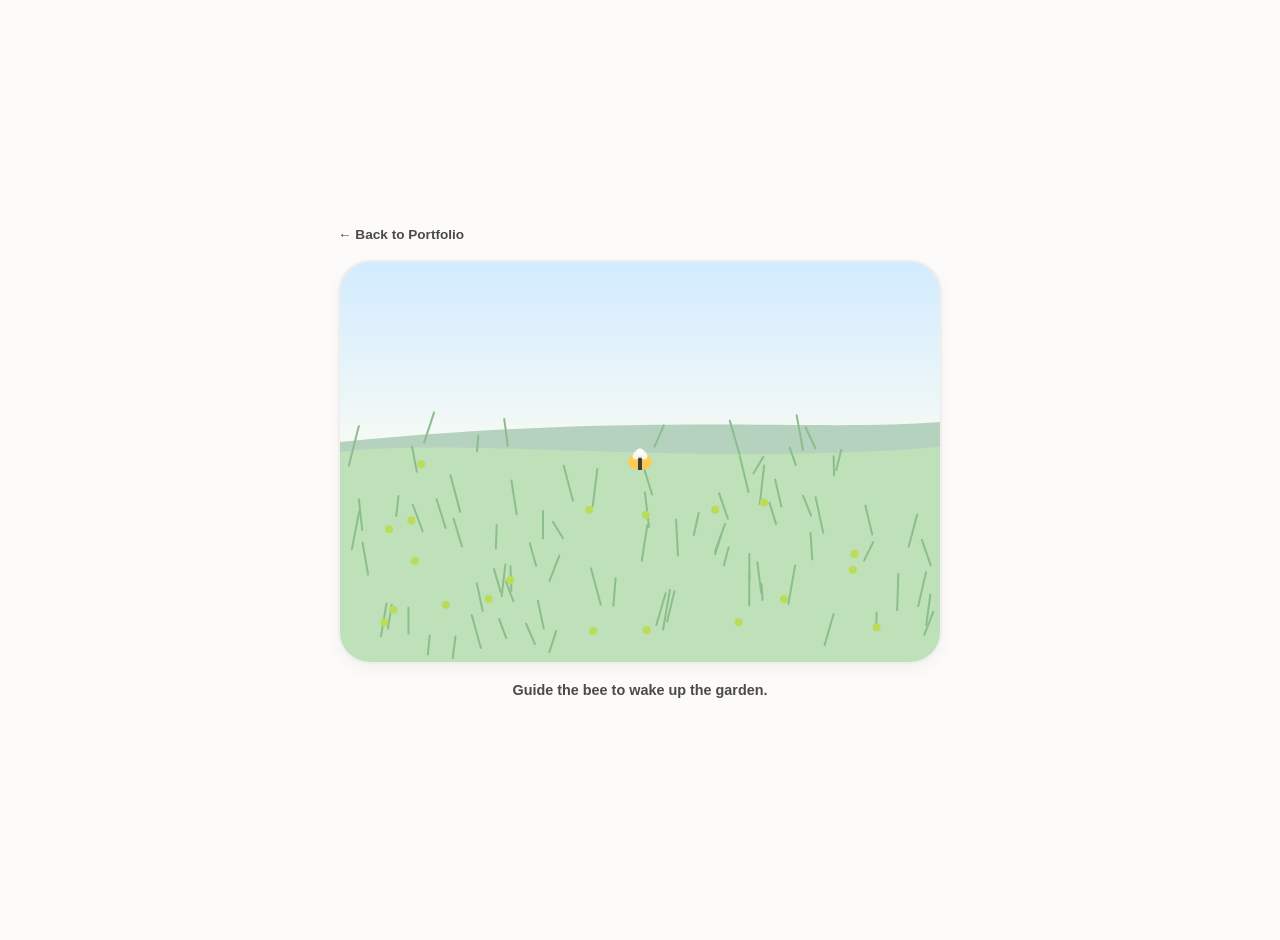
==== commit f25afc8a: "Refactor flower drawing functions for clarity" ====
--- a/garden.html
+++ b/garden.html
@@ -206,7 +206,7 @@
         }
     }
 
-    // --- The Seasonal Native Flora ---
+  // --- The Seasonal Native Flora ---
     class NativeFlower {
         constructor() { this.reset(); }
         reset() {
@@ -239,16 +239,22 @@
                 // --- SPRING FLOWERS ---
                 if (this.type === 'bluebell') {
                     ctx.fillStyle = '#74b9ff';
-                    ctx.beginPath(); ctx.arc(-4, 2, 5, 0, PI); ctx.fill();
-                    ctx.beginPath(); ctx.arc(4, 2, 5, 0, PI); ctx.fill();
-                    ctx.beginPath(); ctx.arc(0, 6, 5, 0, PI); ctx.fill();
+                    const drawBell = (bx, by, rot) => {
+                        ctx.save(); ctx.translate(bx, by); ctx.rotate(rot);
+                        ctx.beginPath(); ctx.moveTo(0, -4);
+                        ctx.quadraticCurveTo(4, 0, 5, 4); ctx.lineTo(-5, 4);
+                        ctx.quadraticCurveTo(-4, 0, 0, -4); ctx.fill();
+                        ctx.restore();
+                    }
+                    drawBell(-6, 2, PI/6); drawBell(0, 0, 0); drawBell(6, 2, -PI/6);
                 } else if (this.type === 'columbine') {
                     ctx.fillStyle = '#e74c3c';
                     for(let i=0; i<5; i++){ ctx.rotate(TWO_PI/5); ctx.beginPath(); ctx.ellipse(0, 6, 3, 8, 0, 0, TWO_PI); ctx.fill(); }
                     ctx.fillStyle = '#f1c40f'; ctx.beginPath(); ctx.arc(0,0,4,0,TWO_PI); ctx.fill();
                 } else if (this.type === 'verbena') {
                     ctx.fillStyle = '#fd79a8';
-                    ctx.beginPath(); ctx.arc(-4,-4,4,0,TWO_PI); ctx.arc(4,-4,4,0,TWO_PI); ctx.arc(-4,4,4,0,TWO_PI); ctx.arc(4,4,4,0,TWO_PI); ctx.fill();
+                    for(let i=0; i<5; i++) { ctx.rotate(TWO_PI/5); ctx.beginPath(); ctx.arc(4, 0, 4, 0, TWO_PI); ctx.fill(); }
+                    ctx.fillStyle = '#e84393'; ctx.beginPath(); ctx.arc(0,0,3,0,TWO_PI); ctx.fill();
                 }
                 // --- SUMMER FLOWERS ---
                 else if (this.type === 'susan') {
@@ -261,7 +267,8 @@
                     ctx.fillStyle = '#e67e22'; ctx.beginPath(); ctx.arc(0,0,7,0,TWO_PI); ctx.fill();
                 } else if (this.type === 'butterflyweed') {
                     ctx.fillStyle = '#e67e22';
-                    for(let i=0; i<8; i++){ ctx.beginPath(); ctx.arc(-8 + Math.random()*16, -8 + Math.random()*16, 3, 0, TWO_PI); ctx.fill(); }
+                    const petals = [[0,-4], [5,-2], [3,4], [-3,4], [-5,-2], [0,0], [4,-6], [-4,-6]];
+                    petals.forEach(([px, py]) => { ctx.beginPath(); ctx.arc(px, py, 3, 0, TWO_PI); ctx.fill(); });
                 }
                 // --- FALL FLOWERS ---
                 else if (this.type === 'aster') {
@@ -269,13 +276,19 @@
                     for(let i=0; i<20; i++){ ctx.rotate(TWO_PI/20); ctx.beginPath(); ctx.ellipse(10,0,9,2,0,0,TWO_PI); ctx.fill(); }
                     ctx.fillStyle = '#f1c40f'; ctx.beginPath(); ctx.arc(0,0,5,0,TWO_PI); ctx.fill();
                 } else if (this.type === 'goldenrod') {
-                    ctx.fillStyle = '#2ecc71'; ctx.fillRect(-1, 0, 2, 20);
+                    ctx.fillStyle = '#2ecc71'; ctx.fillRect(-1, 0, 2, 16);
                     ctx.fillStyle = '#f1c40f';
-                    for(let i=0; i<10; i++){ ctx.beginPath(); ctx.arc(-4 + Math.random()*8, Math.random()*15, 2.5, 0, TWO_PI); ctx.fill(); }
+                    const yellowDots = [[0,2], [2,5], [-2,6], [4,9], [-3,10], [1,13], [-1,15], [3,17], [-2,18]];
+                    yellowDots.forEach(([px, py]) => { ctx.beginPath(); ctx.arc(px, py, 2.5, 0, TWO_PI); ctx.fill(); });
                 } else if (this.type === 'cardinal') {
-                    ctx.fillStyle = '#2ecc71'; ctx.fillRect(-1, 0, 2, 20);
+                    ctx.fillStyle = '#2ecc71'; ctx.fillRect(-1, 0, 2, 20); 
                     ctx.fillStyle = '#e74c3c';
-                    for(let i=0; i<8; i++){ ctx.beginPath(); ctx.ellipse(0, i*2.5, 6, 2, 0, 0, TWO_PI); ctx.fill(); }
+                    for(let i=0; i<4; i++) {
+                        let y = 4 + i*4;
+                        ctx.beginPath(); ctx.ellipse(-3, y, 4, 1.5, -PI/4, 0, TWO_PI); ctx.fill();
+                        ctx.beginPath(); ctx.ellipse(3, y, 4, 1.5, PI/4, 0, TWO_PI); ctx.fill();
+                        ctx.beginPath(); ctx.arc(0, y-1, 2, 0, TWO_PI); ctx.fill();
+                    }
                 }
                 // --- NIGHT FLOWERS ---
                 else if (this.type === 'moonflower') {
@@ -297,7 +310,7 @@
             }
         }
     }
-
+    
     // --- Initialization & Loop ---
     const pollinator = new Pollinator();
     const garden = [];
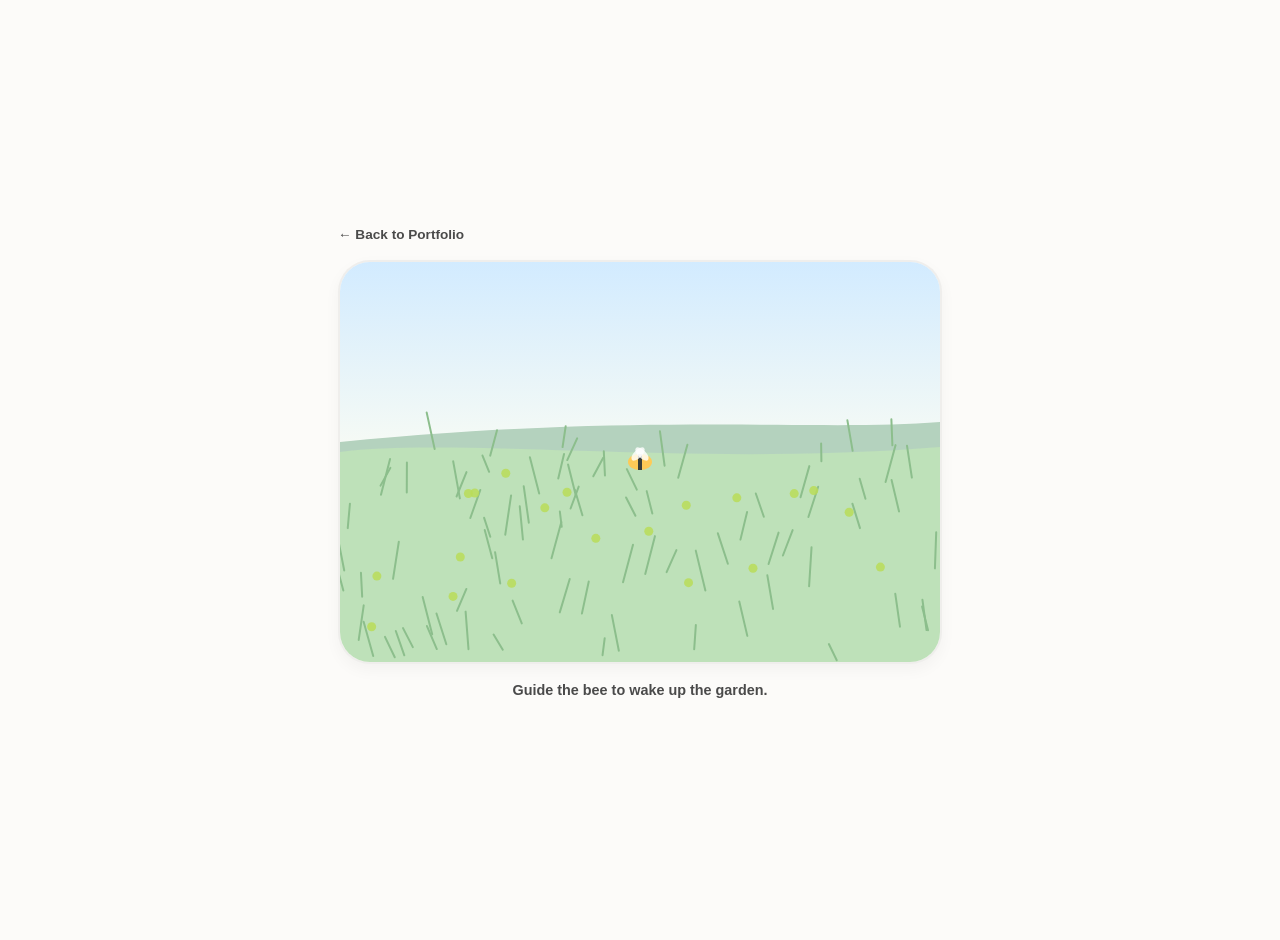
==== commit 9ecf6a09: "Implement winter effects with snowflakes and cycle updates Added snowflake class for winter effects " ====
--- a/garden.html
+++ b/garden.html
@@ -16,8 +16,8 @@
             padding: 20px;
         }
         canvas {
-            background-color: #fcfbf9; /* Default Morning */
-            transition: background-color 4s ease-in-out; /* Smooth time-of-day transitions */
+            background-color: #fcfbf9;
+            transition: background-color 4s ease-in-out; 
             border-radius: 32px;
             box-shadow: 0 6px 16px rgba(0,0,0,0.04);
             border: 2px solid rgba(0,0,0,0.05);
@@ -46,16 +46,15 @@
     const ctx = canvas.getContext('2d');
     const instructions = document.querySelector('.instructions');
 
-    // --- Micro-Optimization: Cache Math ---
     const TWO_PI = Math.PI * 2;
     const PI = Math.PI;
 
-    // Changed to 'let' so it can update on window resize
     let horizonY = canvas.height * 0.45; 
     const mouse = { x: canvas.width / 2, y: canvas.height / 2 };
-    let cycle = 0; // 0: Spring, 1: Summer, 2: Fall, 3: Night
     
-    // --- The Landscape Engine ---
+    // 0: Spring, 1: Summer, 2: Fall, 3: Night, 4: Thank You, 5: Winter
+    let cycle = 0; 
+    
     const grassBlades = [];
     for (let i = 0; i < 80; i++) {
         grassBlades.push({
@@ -67,7 +66,6 @@
         });
     }
 
-    // The 4 Distinct Seasonal Palettes
     const palettes = {
         spring: {
             skyTop: [210, 235, 255],     
@@ -100,6 +98,14 @@
             hillNear: [44, 62, 80],
             field: [26, 37, 47],         
             grass: [44, 62, 80]
+        },
+        winter: {
+            skyTop: [160, 180, 200],     
+            skyBottom: [220, 230, 240],  
+            hillDistant: [210, 220, 230],
+            hillNear: [230, 240, 250],
+            field: [240, 245, 250],      
+            grass: [200, 210, 220]
         }
     };
 
@@ -120,28 +126,24 @@
             colors[key] = lerpColor(currentPalette[key], targetPalette[key], speed);
         }
         
-        // 1. Sky Gradient
         const skyGrad = ctx.createLinearGradient(0, 0, 0, horizonY);
         skyGrad.addColorStop(0, colors.skyTop);
         skyGrad.addColorStop(1, colors.skyBottom);
         ctx.fillStyle = skyGrad;
         ctx.fillRect(0, 0, canvas.width, horizonY);
 
-        // 2. Distant Hill
         ctx.fillStyle = colors.hillDistant;
         ctx.beginPath();
         ctx.moveTo(0, horizonY);
         ctx.bezierCurveTo(canvas.width * 0.5, horizonY - 30, canvas.width * 0.8, horizonY - 10, canvas.width, horizonY - 20);
         ctx.lineTo(canvas.width, canvas.height); ctx.lineTo(0, canvas.height); ctx.fill();
 
-        // 3. Near Hill / Field
         ctx.fillStyle = colors.field;
         ctx.beginPath();
         ctx.moveTo(0, horizonY + 10);
         ctx.bezierCurveTo(canvas.width * 0.2, horizonY - 5, canvas.width * 0.6, horizonY + 25, canvas.width, horizonY + 5);
         ctx.lineTo(canvas.width, canvas.height); ctx.lineTo(0, canvas.height); ctx.fill();
 
-        // 4. Grass
         ctx.strokeStyle = colors.grass;
         ctx.lineWidth = 2; ctx.lineCap = 'round';
         grassBlades.forEach(blade => {
@@ -153,7 +155,6 @@
         });
     }
 
-    // --- The Pollinator ---
     class Pollinator {
         constructor() { this.x = canvas.width/2; this.y = canvas.height/2; this.easing = 0.04; }
         update() {
@@ -166,7 +167,6 @@
             ctx.rotate((mouse.x - this.x) * 0.005);
 
             if (cycle < 3) {
-                // Bee (Spring, Summer, Fall)
                 ctx.fillStyle = '#feca57'; ctx.beginPath(); ctx.ellipse(0, 0, 12, 8, 0, 0, TWO_PI); ctx.fill();
                 ctx.fillStyle = '#3a3f3a'; ctx.fillRect(-2, -8, 4, 16);
                 const flap = Math.sin(Date.now() * 0.05) * 3;
@@ -174,7 +174,6 @@
                 ctx.beginPath(); ctx.ellipse(-2, -8, 4, 6 + flap, PI / 4, 0, TWO_PI); ctx.fill();
                 ctx.beginPath(); ctx.ellipse(2, -8, 4, 6 + flap, -PI / 4, 0, TWO_PI); ctx.fill();
             } else {
-                // Luna Moth (Night)
                 const flap = Math.sin(Date.now() * 0.03) * 5; 
                 ctx.fillStyle = '#fdfcf0'; ctx.beginPath(); ctx.ellipse(0, 0, 6, 12, 0, 0, TWO_PI); ctx.fill();
                 ctx.fillStyle = 'rgba(186, 220, 88, 0.85)'; 
@@ -187,7 +186,6 @@
         }
     }
 
-    // --- Fireflies ---
     class Firefly {
         constructor() {
             this.x = Math.random() * canvas.width; this.y = Math.random() * canvas.height;
@@ -206,7 +204,28 @@
         }
     }
 
-  // --- The Seasonal Native Flora ---
+    // --- Snow Particles for Winter ---
+    class Snowflake {
+        constructor() {
+            this.x = Math.random() * canvas.width;
+            this.y = Math.random() * canvas.height;
+            this.vx = (Math.random() - 0.5) * 0.5;
+            this.vy = 0.5 + Math.random() * 1.5;
+            this.size = 1 + Math.random() * 2;
+        }
+        update() {
+            this.x += this.vx; this.y += this.vy;
+            if (this.y > canvas.height) {
+                this.y = -5;
+                this.x = Math.random() * canvas.width;
+            }
+        }
+        draw() {
+            ctx.fillStyle = `rgba(255, 255, 255, 0.8)`;
+            ctx.beginPath(); ctx.arc(this.x, this.y, this.size, 0, TWO_PI); ctx.fill();
+        }
+    }
+
     class NativeFlower {
         constructor() { this.reset(); }
         reset() {
@@ -223,20 +242,23 @@
             if (cycle === 0) this.type = springSpecies[Math.floor(Math.random() * 3)];
             else if (cycle === 1) this.type = summerSpecies[Math.floor(Math.random() * 3)];
             else if (cycle === 2) this.type = fallSpecies[Math.floor(Math.random() * 3)];
-            else this.type = nightSpecies[Math.floor(Math.random() * 3)];
+            else if (cycle === 3) this.type = nightSpecies[Math.floor(Math.random() * 3)];
         }
         
         draw() {
             if (this.state === 'bud') {
-                ctx.fillStyle = cycle < 3 ? '#badc58' : '#5f6e46';
-                ctx.beginPath(); ctx.arc(this.x, this.y, 4, 0, TWO_PI); ctx.fill();
+                ctx.fillStyle = cycle < 3 ? 'rgba(186, 220, 88, 0.85)' : 'rgba(95, 110, 70, 0.85)';
+                ctx.beginPath(); ctx.arc(this.x, this.y, 4.5, 0, TWO_PI); ctx.fill();
             } else if (this.state === 'bloom') {
-                if (this.bloomScale < 1) this.bloomScale += 0.04;
+                // Increased max size to 1.7 for bigger flowers
+                if (this.bloomScale < 1.7) this.bloomScale += 0.03; 
                 ctx.save();
                 ctx.translate(this.x, this.y);
                 ctx.scale(this.bloomScale, this.bloomScale);
-
-                // --- SPRING FLOWERS ---
+                
+                // Softens the colors to align better with the soft landscape background
+                ctx.globalAlpha = 0.85; 
+
                 if (this.type === 'bluebell') {
                     ctx.fillStyle = '#74b9ff';
                     const drawBell = (bx, by, rot) => {
@@ -256,7 +278,6 @@
                     for(let i=0; i<5; i++) { ctx.rotate(TWO_PI/5); ctx.beginPath(); ctx.arc(4, 0, 4, 0, TWO_PI); ctx.fill(); }
                     ctx.fillStyle = '#e84393'; ctx.beginPath(); ctx.arc(0,0,3,0,TWO_PI); ctx.fill();
                 }
-                // --- SUMMER FLOWERS ---
                 else if (this.type === 'susan') {
                     ctx.fillStyle = '#f1c40f';
                     for(let i=0; i<12; i++){ ctx.rotate(TWO_PI/12); ctx.beginPath(); ctx.ellipse(10,0,8,3,0,0,TWO_PI); ctx.fill(); }
@@ -270,7 +291,6 @@
                     const petals = [[0,-4], [5,-2], [3,4], [-3,4], [-5,-2], [0,0], [4,-6], [-4,-6]];
                     petals.forEach(([px, py]) => { ctx.beginPath(); ctx.arc(px, py, 3, 0, TWO_PI); ctx.fill(); });
                 }
-                // --- FALL FLOWERS ---
                 else if (this.type === 'aster') {
                     ctx.fillStyle = '#9b59b6';
                     for(let i=0; i<20; i++){ ctx.rotate(TWO_PI/20); ctx.beginPath(); ctx.ellipse(10,0,9,2,0,0,TWO_PI); ctx.fill(); }
@@ -290,7 +310,6 @@
                         ctx.beginPath(); ctx.arc(0, y-1, 2, 0, TWO_PI); ctx.fill();
                     }
                 }
-                // --- NIGHT FLOWERS ---
                 else if (this.type === 'moonflower') {
                     ctx.fillStyle = '#ffffff';
                     for(let i=0; i<5; i++){ ctx.rotate(TWO_PI/5); ctx.beginPath(); ctx.arc(6, 0, 8, 0, TWO_PI); ctx.fill(); }
@@ -311,14 +330,15 @@
         }
     }
     
-    // --- Initialization & Loop ---
     const pollinator = new Pollinator();
     const garden = [];
     const fireflies = [];
+    const snow = [];
     let resetTimer = null;
 
     for (let i = 0; i < 20; i++) garden.push(new NativeFlower());
     for (let i = 0; i < 20; i++) fireflies.push(new Firefly()); 
+    for (let i = 0; i < 50; i++) snow.push(new Snowflake()); 
 
     function updateMouse(e) {
         const rect = canvas.getBoundingClientRect();
@@ -326,17 +346,14 @@
         mouse.y = (e.clientY || e.touches[0].clientY) - rect.top;
     }
     
-    // Support for Mouse & Touch
     canvas.addEventListener('mousemove', updateMouse);
     canvas.addEventListener('touchmove', (e) => { e.preventDefault(); updateMouse(e); });
 
-    // --- Responsive Resize Listener ---
     window.addEventListener('resize', () => {
         const wrapper = document.querySelector('.game-wrapper');
         canvas.width = Math.min(wrapper.clientWidth - 40, 600); 
         horizonY = canvas.height * 0.45;
         
-        // Redistribute grass so it doesn't bunch up or leave gaps on resize
         grassBlades.forEach(blade => {
             blade.x = Math.random() * canvas.width;
             blade.y = horizonY + Math.random() * (canvas.height - horizonY);
@@ -355,8 +372,14 @@
             targetPalette = { ...palettes.night };
             instructions.style.color = '#fcfbf9'; 
             instructions.innerText = "A Luna Moth emerges at night.";
-        } else if (cycle > 3) {
+        } else if (cycle === 4) {
+            // "Thank you" phase. Still dark, flowers still visible.
             instructions.innerText = "Thank you for visiting my corner of the internet.";
+        } else if (cycle === 5) {
+            // Winter phase. 
+            targetPalette = { ...palettes.winter };
+            instructions.style.color = '#4a4a4a'; 
+            instructions.innerText = "The garden rests for winter...";
         }
     }
 
@@ -366,38 +389,64 @@
 
         let bloomedCount = 0;
 
-        if (cycle >= 3) {
+        if (cycle === 3 || cycle === 4) {
             fireflies.forEach(f => { f.update(); f.draw(); });
-        }
-
-        garden.forEach(flower => {
-            if (flower.state === 'bud' && cycle <= 3) {
-                const dist = Math.hypot(pollinator.x - flower.x, pollinator.y - flower.y);
-                if (dist < 30) flower.state = 'bloom';
-            } else if (flower.state === 'bloom') {
-                bloomedCount++;
+        } else if (cycle === 5) {
+            snow.forEach(s => { s.update(); s.draw(); });
+        }
+
+        // Only draw flowers in seasons 0, 1, 2, 3, and 4
+        if (cycle < 5) {
+            garden.forEach(flower => {
+                if (flower.state === 'bud' && cycle <= 3) {
+                    const dist = Math.hypot(pollinator.x - flower.x, pollinator.y - flower.y);
+                    if (dist < 30) flower.state = 'bloom';
+                } else if (flower.state === 'bloom') {
+                    bloomedCount++;
+                }
+                flower.draw();
+            });
+        }
+
+        // Scene Transition Timers
+        if (!resetTimer) {
+            // Spring -> Summer -> Fall -> Night
+            if (cycle <= 3 && bloomedCount === garden.length) {
+                resetTimer = setTimeout(() => {
+                    advanceTimeOfDay();
+                    if (cycle <= 3) garden.forEach(flower => flower.reset());
+                    resetTimer = null;
+                }, 4000); 
+            } 
+            // Night -> Thank You Transition
+            else if (cycle === 4) {
+                resetTimer = setTimeout(() => {
+                    advanceTimeOfDay(); // Move to Winter
+                    resetTimer = null;
+                }, 4000); // Show Thank You for 4 seconds
+            } 
+            // Winter -> Reset to Spring
+            else if (cycle === 5) {
+                resetTimer = setTimeout(() => {
+                    cycle = 0;
+                    targetPalette = { ...palettes.spring };
+                    instructions.style.color = '#4a4a4a';
+                    instructions.innerText = "Guide the bee to wake up the garden.";
+                    garden.forEach(flower => flower.reset());
+                    resetTimer = null;
+                }, 6000); // Stay in Winter for 6 seconds
             }
-            flower.draw();
-        });
-
-        // 4 Resets Total
-        if (bloomedCount === garden.length && !resetTimer && cycle <= 3) {
-            resetTimer = setTimeout(() => {
-                advanceTimeOfDay();
-                if (cycle <= 3) {
-                    garden.forEach(flower => flower.reset());
-                }
-                resetTimer = null;
-            }, 5000); 
-        }
-
-        pollinator.update();
-        pollinator.draw();
+        }
+
+        // Only draw the pollinator if it's not winter
+        if (cycle < 5) {
+            pollinator.update();
+            pollinator.draw();
+        }
 
         requestAnimationFrame(animate);
     }
 
-    // Trigger initial resize to set proper canvas width on load
     window.dispatchEvent(new Event('resize'));
     animate();
 </script>
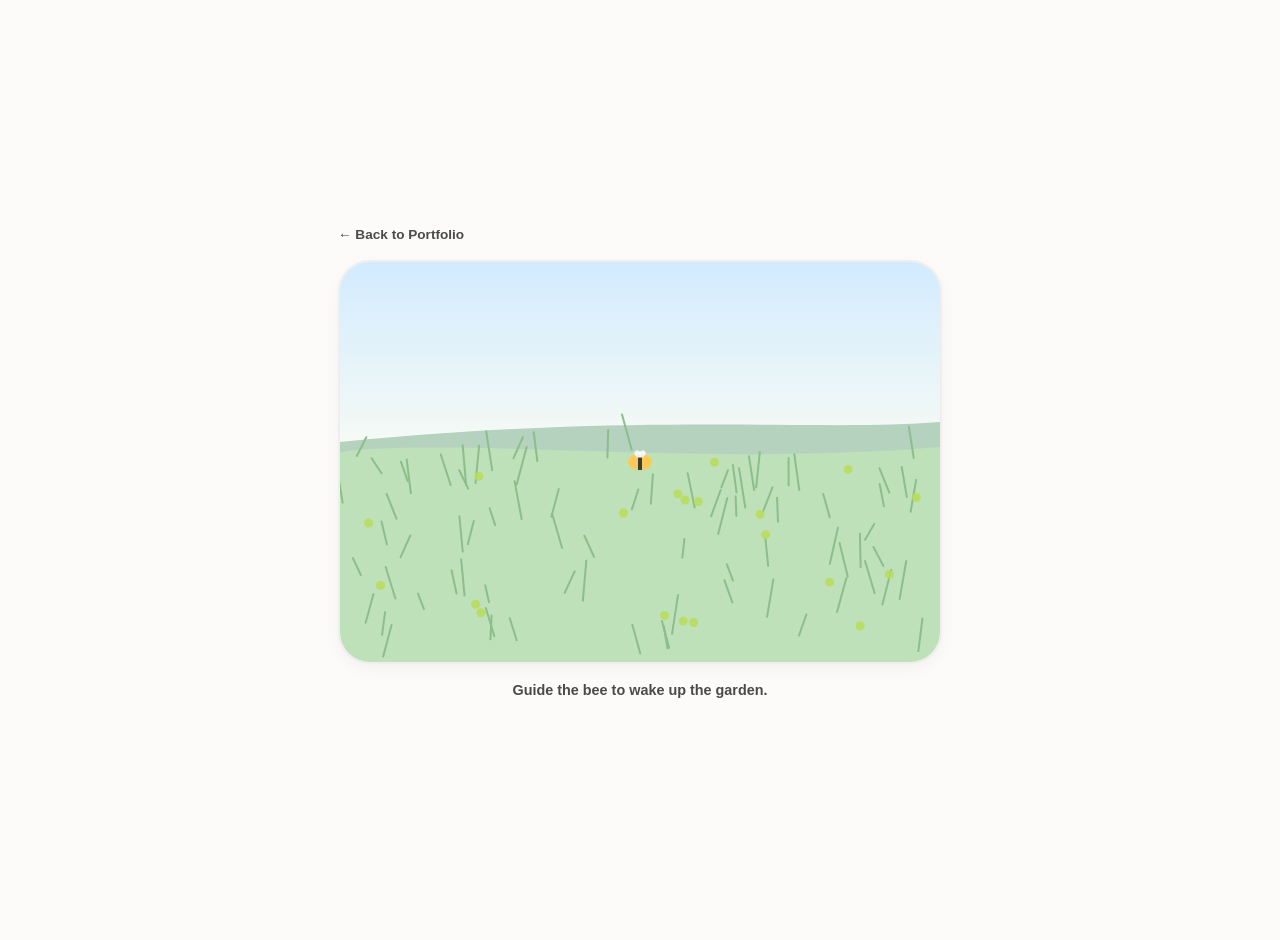
==== commit 3eba7d05: "Implement fade-in for Thank You message and clone palettes Added a fade-in effect for the 'Thank You" ====
--- a/garden.html
+++ b/garden.html
@@ -54,6 +54,7 @@
     
     // 0: Spring, 1: Summer, 2: Fall, 3: Night, 4: Thank You, 5: Winter
     let cycle = 0; 
+    let thankYouAlpha = 0; // Controls the fade-in of the canvas text
     
     const grassBlades = [];
     for (let i = 0; i < 80; i++) {
@@ -109,8 +110,17 @@
         }
     };
 
-    let currentPalette = { ...palettes.spring };
-    let targetPalette = { ...palettes.spring };
+    // Deep copy helper so lerpColor doesn't permanently mutate the original arrays
+    function clonePalette(palette) {
+        const clone = {};
+        for (const key in palette) {
+            clone[key] = [...palette[key]];
+        }
+        return clone;
+    }
+
+    let currentPalette = clonePalette(palettes.spring);
+    let targetPalette = clonePalette(palettes.spring);
 
     function lerpColor(current, target, speed) {
         current[0] += (target[0] - current[0]) * speed;
@@ -153,6 +163,21 @@
             ctx.quadraticCurveTo(blade.x + sway / 2, blade.y - blade.height / 2, blade.x + sway, blade.y - blade.height);
             ctx.stroke();
         });
+
+        // Draw the Thank You message directly onto the canvas horizon
+        if (cycle === 4) {
+            if (thankYouAlpha < 1) thankYouAlpha += 0.02;
+            ctx.save();
+            ctx.fillStyle = `rgba(252, 251, 249, ${thankYouAlpha})`;
+            ctx.font = "bold 26px system-ui, sans-serif";
+            ctx.textAlign = "center";
+            ctx.shadowColor = "rgba(0,0,0,0.5)";
+            ctx.shadowBlur = 8;
+            ctx.fillText("Thank you for playing!", canvas.width / 2, horizonY - 25);
+            ctx.restore();
+        } else {
+            thankYouAlpha = 0;
+        }
     }
 
     class Pollinator {
@@ -204,7 +229,6 @@
         }
     }
 
-    // --- Snow Particles for Winter ---
     class Snowflake {
         constructor() {
             this.x = Math.random() * canvas.width;
@@ -250,13 +274,10 @@
                 ctx.fillStyle = cycle < 3 ? 'rgba(186, 220, 88, 0.85)' : 'rgba(95, 110, 70, 0.85)';
                 ctx.beginPath(); ctx.arc(this.x, this.y, 4.5, 0, TWO_PI); ctx.fill();
             } else if (this.state === 'bloom') {
-                // Increased max size to 1.7 for bigger flowers
                 if (this.bloomScale < 1.7) this.bloomScale += 0.03; 
                 ctx.save();
                 ctx.translate(this.x, this.y);
                 ctx.scale(this.bloomScale, this.bloomScale);
-                
-                // Softens the colors to align better with the soft landscape background
                 ctx.globalAlpha = 0.85; 
 
                 if (this.type === 'bluebell') {
@@ -363,21 +384,20 @@
     function advanceTimeOfDay() {
         cycle++;
         if (cycle === 1) {
-            targetPalette = { ...palettes.summer };
+            targetPalette = clonePalette(palettes.summer);
             instructions.innerText = "The Summer sun brings out new blooms.";
         } else if (cycle === 2) {
-            targetPalette = { ...palettes.fall };
+            targetPalette = clonePalette(palettes.fall);
             instructions.innerText = "Autumn approaches, turning the prairie gold.";
         } else if (cycle === 3) {
-            targetPalette = { ...palettes.night };
+            targetPalette = clonePalette(palettes.night);
             instructions.style.color = '#fcfbf9'; 
             instructions.innerText = "A Luna Moth emerges at night.";
         } else if (cycle === 4) {
-            // "Thank you" phase. Still dark, flowers still visible.
-            instructions.innerText = "Thank you for visiting my corner of the internet.";
+            // Keep night palette, empty instructions text because "Thank you" is on the canvas now.
+            instructions.innerText = " ";
         } else if (cycle === 5) {
-            // Winter phase. 
-            targetPalette = { ...palettes.winter };
+            targetPalette = clonePalette(palettes.winter);
             instructions.style.color = '#4a4a4a'; 
             instructions.innerText = "The garden rests for winter...";
         }
@@ -395,7 +415,6 @@
             snow.forEach(s => { s.update(); s.draw(); });
         }
 
-        // Only draw flowers in seasons 0, 1, 2, 3, and 4
         if (cycle < 5) {
             garden.forEach(flower => {
                 if (flower.state === 'bud' && cycle <= 3) {
@@ -408,9 +427,7 @@
             });
         }
 
-        // Scene Transition Timers
         if (!resetTimer) {
-            // Spring -> Summer -> Fall -> Night
             if (cycle <= 3 && bloomedCount === garden.length) {
                 resetTimer = setTimeout(() => {
                     advanceTimeOfDay();
@@ -418,27 +435,27 @@
                     resetTimer = null;
                 }, 4000); 
             } 
-            // Night -> Thank You Transition
             else if (cycle === 4) {
                 resetTimer = setTimeout(() => {
-                    advanceTimeOfDay(); // Move to Winter
+                    advanceTimeOfDay(); 
                     resetTimer = null;
-                }, 4000); // Show Thank You for 4 seconds
+                }, 4000); 
             } 
-            // Winter -> Reset to Spring
             else if (cycle === 5) {
                 resetTimer = setTimeout(() => {
                     cycle = 0;
-                    targetPalette = { ...palettes.spring };
+                    // Snap both palettes exactly to spring to prevent any winter colors bleeding over
+                    currentPalette = clonePalette(palettes.spring);
+                    targetPalette = clonePalette(palettes.spring);
+                    
                     instructions.style.color = '#4a4a4a';
                     instructions.innerText = "Guide the bee to wake up the garden.";
                     garden.forEach(flower => flower.reset());
                     resetTimer = null;
-                }, 6000); // Stay in Winter for 6 seconds
+                }, 6000); 
             }
         }
 
-        // Only draw the pollinator if it's not winter
         if (cycle < 5) {
             pollinator.update();
             pollinator.draw();
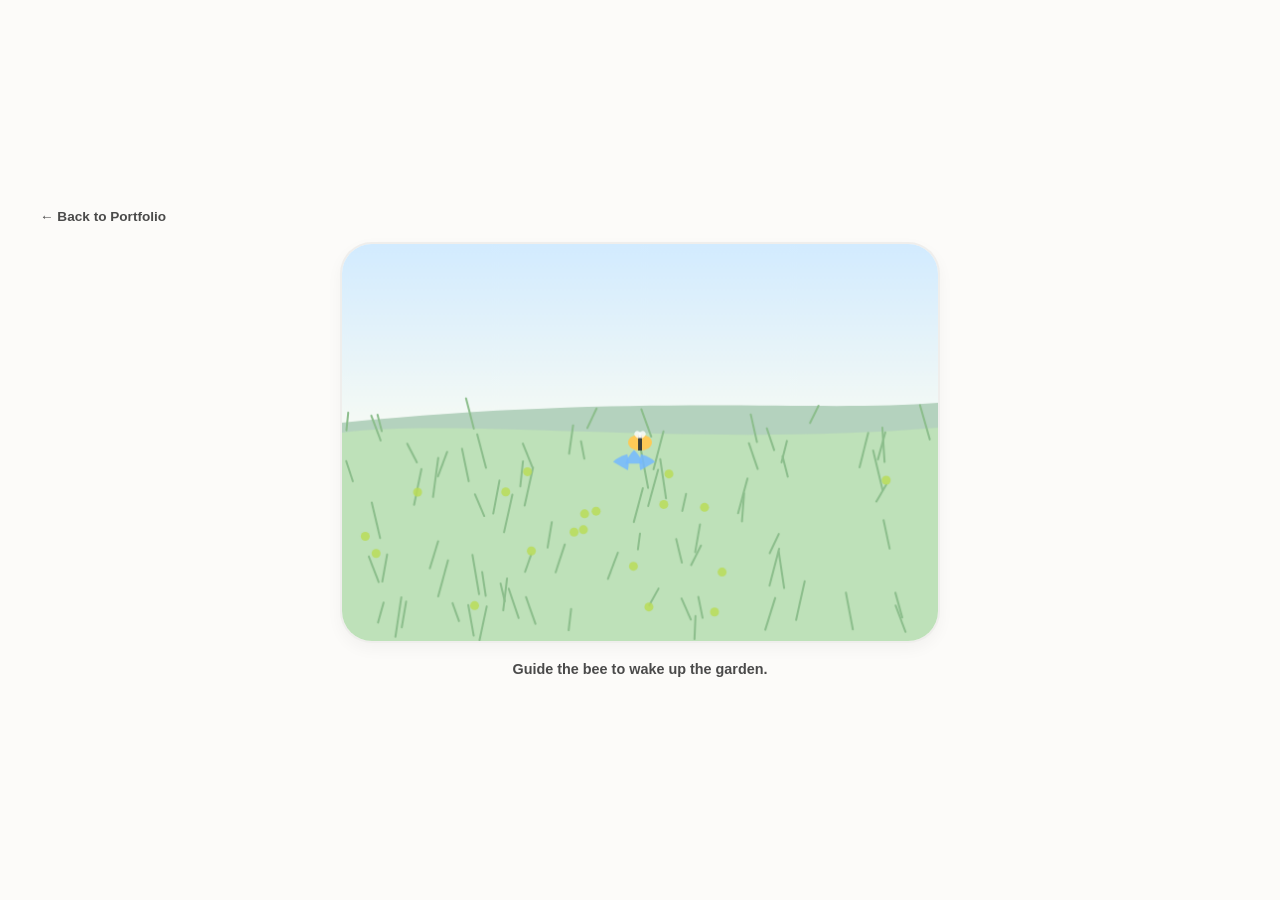
==== commit 9586c8ef: "Refactor styles and mouse event handling in garden.html Updated CSS styles for better layout and res" ====
--- a/garden.html
+++ b/garden.html
@@ -6,33 +6,47 @@
     <meta name="viewport" content="width=device-width, initial-scale=1.0">
     <title>Pollinator Garden | Creative Lab</title>
     <link rel="stylesheet" href="css/style.css">
-    <style>
-        .game-wrapper {
-            display: flex;
-            flex-direction: column;
-            align-items: center;
-            justify-content: center;
-            height: 85vh;
-            padding: 20px;
-        }
-        canvas {
-            background-color: #fcfbf9;
-            transition: background-color 4s ease-in-out; 
-            border-radius: 32px;
-            box-shadow: 0 6px 16px rgba(0,0,0,0.04);
-            border: 2px solid rgba(0,0,0,0.05);
-            cursor: none; 
-            touch-action: none; 
-        }
-        .instructions {
-            margin-top: 1rem;
-            color: #4a4a4a;
-            font-size: 0.9rem;
-            font-weight: bold;
-            text-align: center;
-            transition: color 4s ease;
-        }
-    </style>
+<style>
+    /* Prevent padding from causing horizontal overflow */
+    * {
+        box-sizing: border-box;
+    }
+    body {
+        margin: 0;
+        overflow-x: hidden; /* Stops horizontal scrolling entirely */
+    }
+    .game-wrapper {
+        display: flex;
+        flex-direction: column;
+        align-items: center;
+        justify-content: center;
+        min-height: 85vh;
+        width: 100%;
+        padding: 20px;
+    }
+    canvas {
+        /* This scales the canvas visually while keeping the 600x400 aspect ratio */
+        width: 100%;
+        max-width: 600px; 
+        height: auto; 
+        
+        background-color: #fcfbf9;
+        transition: background-color 4s ease-in-out; 
+        border-radius: 32px;
+        box-shadow: 0 6px 16px rgba(0,0,0,0.04);
+        border: 2px solid rgba(0,0,0,0.05);
+        cursor: none; 
+        touch-action: none; 
+    }
+    .instructions {
+        margin-top: 1rem;
+        color: #4a4a4a;
+        font-size: 0.9rem;
+        font-weight: bold;
+        text-align: center;
+        transition: color 4s ease;
+    }
+</style>
 </head>
 <body>
     <main class="game-wrapper">
@@ -363,23 +377,21 @@
 
     function updateMouse(e) {
         const rect = canvas.getBoundingClientRect();
-        mouse.x = (e.clientX || e.touches[0].clientX) - rect.left;
-        mouse.y = (e.clientY || e.touches[0].clientY) - rect.top;
+        
+        // Calculate the scale between the visual size and the internal size
+        const scaleX = canvas.width / rect.width;
+        const scaleY = canvas.height / rect.height;
+        
+        const clientX = e.clientX || e.touches[0].clientX;
+        const clientY = e.clientY || e.touches[0].clientY;
+        
+        // Apply the scale to get accurate coordinates
+        mouse.x = (clientX - rect.left) * scaleX;
+        mouse.y = (clientY - rect.top) * scaleY;
     }
     
     canvas.addEventListener('mousemove', updateMouse);
     canvas.addEventListener('touchmove', (e) => { e.preventDefault(); updateMouse(e); });
-
-    window.addEventListener('resize', () => {
-        const wrapper = document.querySelector('.game-wrapper');
-        canvas.width = Math.min(wrapper.clientWidth - 40, 600); 
-        horizonY = canvas.height * 0.45;
-        
-        grassBlades.forEach(blade => {
-            blade.x = Math.random() * canvas.width;
-            blade.y = horizonY + Math.random() * (canvas.height - horizonY);
-        });
-    });
 
     function advanceTimeOfDay() {
         cycle++;
@@ -464,7 +476,6 @@
         requestAnimationFrame(animate);
     }
 
-    window.dispatchEvent(new Event('resize'));
     animate();
 </script>
 </body>
--- a/css/style.css
+++ b/css/style.css
@@ -1,9 +1,10 @@
 :root {
-    --bg-color: #fcfbf9; /* A warm, cozy off-white */
+    --bg-color: #fcfbf9; 
     --box-bg: #ffffff;
-    --text-main: #4a4a4a; /* Softer than stark black */
-    --accent-hero: #3a3f3a; /* Earthy charcoal for the main box */
-    --radius: 32px; /* Extra rounded, "cuter" corners */
+    --text-main: #4a4a4a; 
+    --accent-hero: #3a3f3a; 
+    --radius: 32px; 
+    --accent-mastercard: #eb6116; /* Adds the Mastercard orange/red */
 }
 
 body { 
@@ -149,3 +150,87 @@
     border-radius: 12px;
     font-weight: bold;
 }
+
+/* --- PACE Feasibility Map Styling --- */
+.map-box {
+    grid-column: 1 / -1; /* Forces this box to span the entire width of the bento grid */
+    display: flex;
+    flex-direction: column;
+    gap: 1.2rem;
+}
+
+.metrics-row {
+    display: flex;
+    flex-wrap: wrap;
+    gap: 0.8rem;
+}
+
+.metric {
+    background-color: #fdfcf9;
+    padding: 0.4rem 0.8rem;
+    border-radius: 8px;
+    font-size: 0.85rem;
+    font-weight: bold;
+    color: #3a3f3a;
+    border: 1px solid rgba(0,0,0,0.08);
+}
+
+.iframe-container {
+    width: 100%;
+    height: 550px; /* Gives the map plenty of room to breathe */
+    border-radius: 12px;
+    overflow: hidden;
+    border: 1px solid rgba(0,0,0,0.1);
+    background-color: #eaeaea; /* Loading placeholder color */
+}
+
+.iframe-container iframe {
+    width: 100%;
+    height: 100%;
+    border: none;
+}
+
+.project-actions {
+    display: flex;
+    gap: 1rem;
+    margin-top: 0.5rem;
+}
+
+.button {
+    display: inline-block;
+    padding: 0.6rem 1.2rem;
+    background-color: #3a3f3a;
+    color: #fcfbf9;
+    text-decoration: none;
+    border-radius: 20px;
+    font-size: 0.85rem;
+    font-weight: bold;
+    transition: background 0.2s ease, transform 0.2s ease;
+}
+
+.button:hover {
+    background-color: #2ecc71; /* Your signature sage green */
+    color: white;
+    transform: translateY(-2px);
+}
+
+.button.secondary {
+    background-color: transparent;
+    color: #3a3f3a;
+    border: 2px solid #3a3f3a;
+}
+
+.button.secondary:hover {
+    background-color: #3a3f3a;
+    color: #fcfbf9;
+}
+
+/* Mobile responsiveness for the actions */
+@media (max-width: 600px) {
+    .project-actions {
+        flex-direction: column;
+    }
+    .iframe-container {
+        height: 400px;
+    }
+}
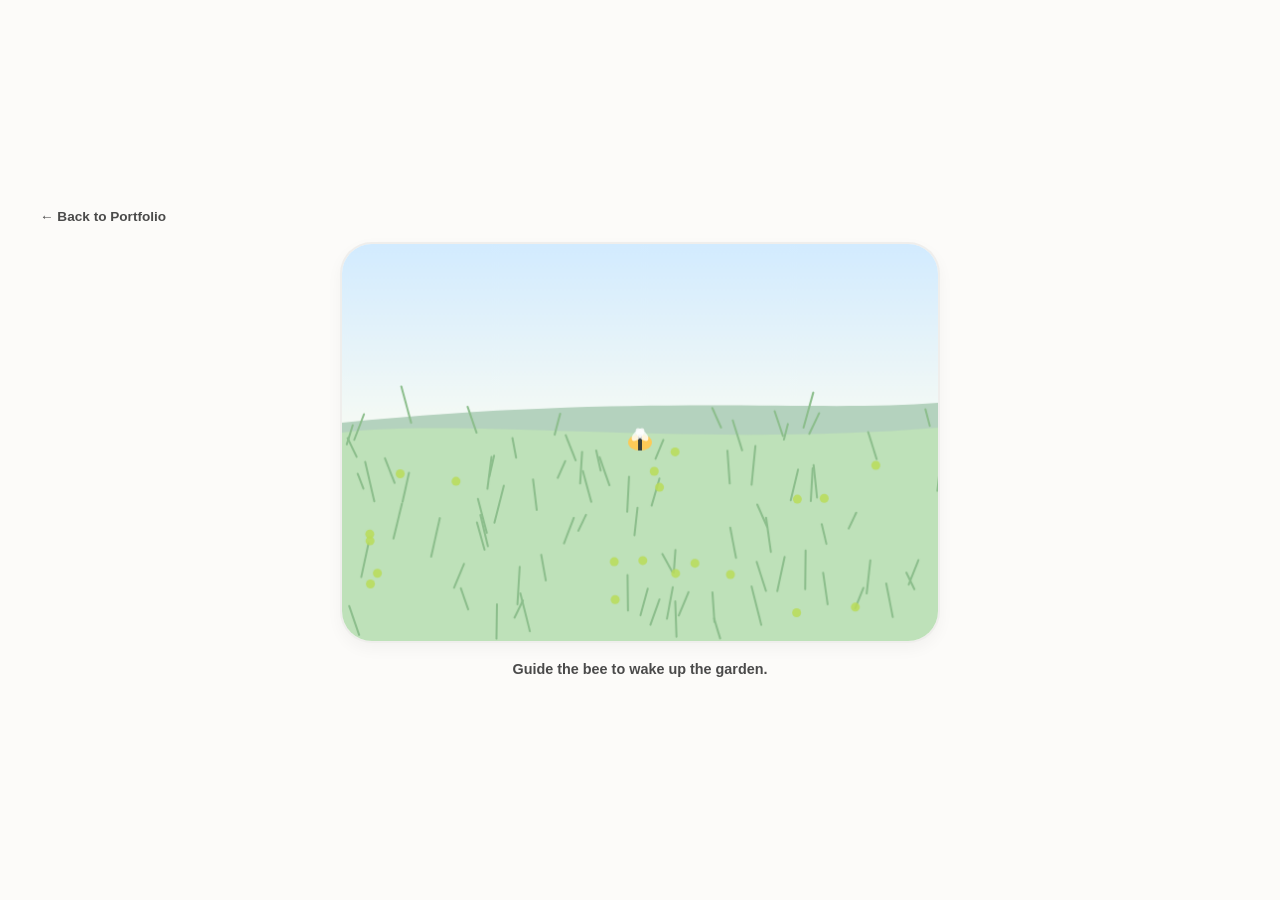
==== commit c68aa8af: "Simplify seasonal messages in garden instructions" ====
--- a/garden.html
+++ b/garden.html
@@ -397,10 +397,10 @@
         cycle++;
         if (cycle === 1) {
             targetPalette = clonePalette(palettes.summer);
-            instructions.innerText = "The Summer sun brings out new blooms.";
+            instructions.innerText = "Summer.";
         } else if (cycle === 2) {
             targetPalette = clonePalette(palettes.fall);
-            instructions.innerText = "Autumn approaches, turning the prairie gold.";
+            instructions.innerText = "Autumn.";
         } else if (cycle === 3) {
             targetPalette = clonePalette(palettes.night);
             instructions.style.color = '#fcfbf9'; 
@@ -411,7 +411,7 @@
         } else if (cycle === 5) {
             targetPalette = clonePalette(palettes.winter);
             instructions.style.color = '#4a4a4a'; 
-            instructions.innerText = "The garden rests for winter...";
+            instructions.innerText = "Winter...";
         }
     }
 
